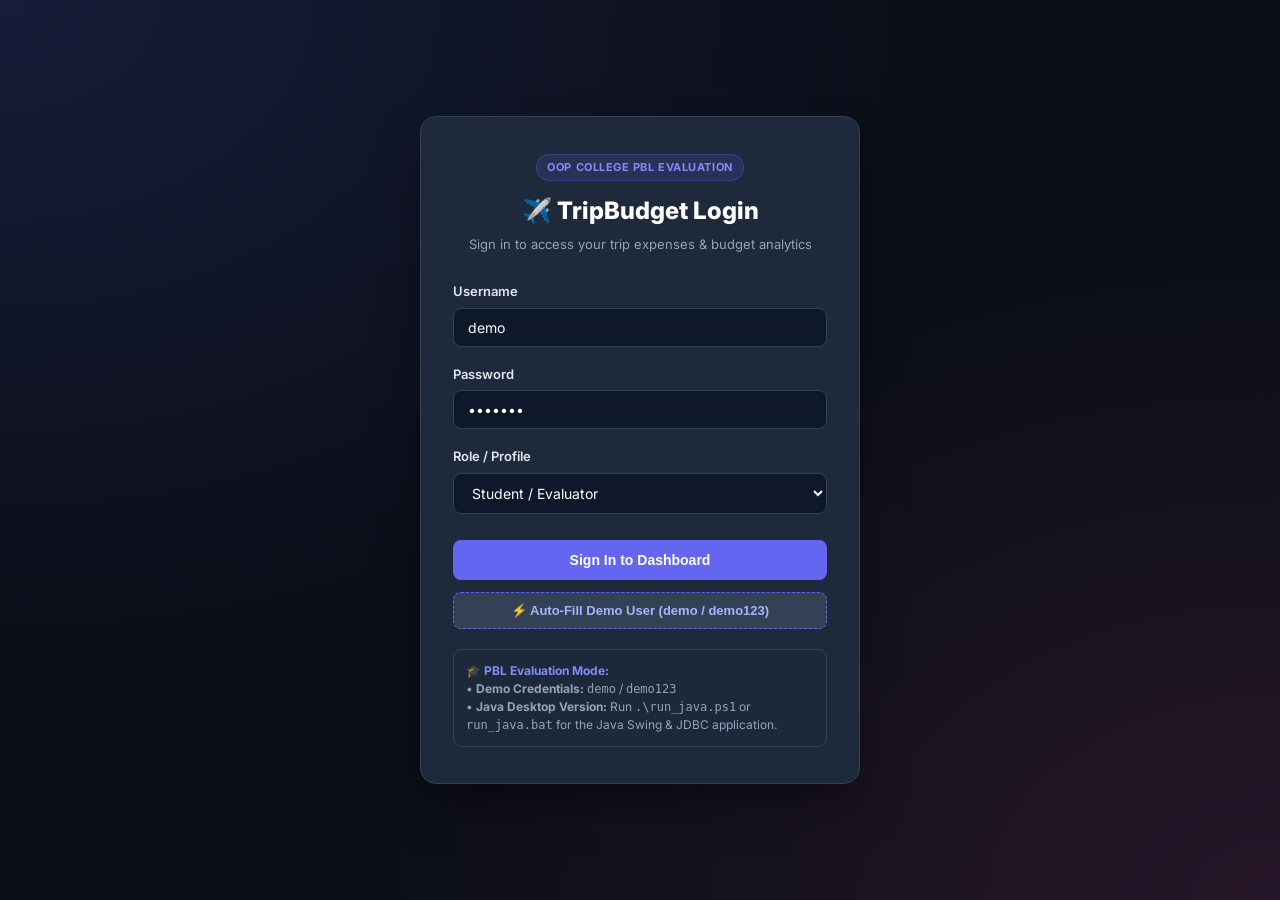
==== login.html @ c6c88fda "feat: complete Trip Budget Planner with OOP architecture, recommendation engine, and Star Party UI" ====
<!DOCTYPE html>
<html lang="en">
<head>
    <meta charset="UTF-8">
    <meta name="viewport" content="width=device-width, initial-scale=1.0">
    <title>TripBudget - User Login</title>
    <!-- Google Fonts -->
    <link rel="preconnect" href="https://fonts.googleapis.com">
    <link rel="preconnect" href="https://fonts.gstatic.com" crossorigin>
    <link href="https://fonts.googleapis.com/css2?family=Inter:wght@400;500;600;700;800&family=JetBrains+Mono:wght@500;600&display=swap" rel="stylesheet">
    <!-- Main Stylesheet -->
    <link rel="stylesheet" href="css/style.css">
    <style>
        body {
            background: #0B0F19;
            color: #F8FAFC;
            font-family: 'Inter', sans-serif;
            min-height: 100vh;
            display: flex;
            align-items: center;
            justify-content: center;
            margin: 0;
            padding: 20px;
            background-image: 
                radial-gradient(at 0% 0%, rgba(99, 102, 241, 0.15) 0px, transparent 50%),
                radial-gradient(at 100% 100%, rgba(236, 72, 153, 0.12) 0px, transparent 50%);
        }

        .login-card {
            width: 100%;
            max-width: 440px;
            background: #1E293B;
            border: 1px solid #334155;
            border-radius: 16px;
            padding: 36px 32px;
            box-shadow: 0 25px 50px -12px rgba(0, 0, 0, 0.5);
            animation: fadeIn 0.4s ease-out;
        }

        @keyframes fadeIn {
            from { opacity: 0; transform: translateY(12px); }
            to { opacity: 1; transform: translateY(0); }
        }

        .login-header {
            text-align: center;
            margin-bottom: 28px;
        }

        .brand-badge-pill {
            display: inline-block;
            background: rgba(99, 102, 241, 0.15);
            color: #818CF8;
            font-size: 11px;
            font-weight: 700;
            text-transform: uppercase;
            letter-spacing: 0.05em;
            padding: 4px 10px;
            border-radius: 9999px;
            margin-bottom: 12px;
            border: 1px solid rgba(99, 102, 241, 0.3);
        }

        .login-title {
            font-size: 24px;
            font-weight: 800;
            color: #FFFFFF;
            margin: 0 0 6px 0;
            display: flex;
            align-items: center;
            justify-content: center;
            gap: 8px;
        }

        .login-subtitle {
            font-size: 13px;
            color: #94A3B8;
            margin: 0;
        }

        .form-group {
            margin-bottom: 18px;
        }

        .form-group label {
            display: block;
            font-size: 13px;
            font-weight: 600;
            color: #E2E8F0;
            margin-bottom: 6px;
        }

        .form-control {
            width: 100%;
            padding: 10px 14px;
            background: #0F172A;
            border: 1px solid #334155;
            border-radius: 8px;
            color: #FFFFFF;
            font-size: 14px;
            box-sizing: border-box;
            transition: border-color 0.2s, box-shadow 0.2s;
        }

        .form-control:focus {
            outline: none;
            border-color: #6366F1;
            box-shadow: 0 0 0 3px rgba(99, 102, 241, 0.25);
        }

        .btn-submit {
            width: 100%;
            padding: 12px;
            background: #6366F1;
            color: white;
            border: none;
            border-radius: 8px;
            font-size: 14px;
            font-weight: 600;
            cursor: pointer;
            transition: background 0.2s, transform 0.1s;
            margin-top: 8px;
        }

        .btn-submit:hover {
            background: #4F46E5;
        }

        .btn-submit:active {
            transform: scale(0.99);
        }

        .btn-demo {
            width: 100%;
            padding: 10px;
            background: #334155;
            color: #A5B4FC;
            border: 1px dashed #6366F1;
            border-radius: 8px;
            font-size: 13px;
            font-weight: 600;
            cursor: pointer;
            margin-top: 12px;
            transition: background 0.2s;
        }

        .btn-demo:hover {
            background: #475569;
            color: #FFFFFF;
        }

        .demo-callout {
            background: rgba(30, 41, 59, 0.7);
            border: 1px solid #334155;
            border-radius: 8px;
            padding: 12px;
            margin-top: 20px;
            font-size: 12px;
            color: #94A3B8;
            line-height: 1.5;
        }

        .toast-msg {
            padding: 10px;
            border-radius: 6px;
            font-size: 13px;
            text-align: center;
            margin-bottom: 14px;
            display: none;
        }
        .toast-success { background: rgba(16, 185, 129, 0.2); color: #34D399; border: 1px solid #10B981; }
        .toast-error { background: rgba(239, 68, 68, 0.2); color: #F87171; border: 1px solid #EF4444; }
    </style>
</head>
<body>

    <div class="login-card">
        <div class="login-header">
            <span class="brand-badge-pill">OOP College PBL Evaluation</span>
            <h1 class="login-title">✈️ TripBudget Login</h1>
            <p class="login-subtitle">Sign in to access your trip expenses & budget analytics</p>
        </div>

        <div id="loginToast" class="toast-msg"></div>

        <form id="loginForm">
            <div class="form-group">
                <label for="username">Username</label>
                <input type="text" id="username" class="form-control" placeholder="Enter username" required value="demo">
            </div>

            <div class="form-group">
                <label for="password">Password</label>
                <input type="password" id="password" class="form-control" placeholder="Enter password" required value="demo123">
            </div>

            <div class="form-group">
                <label for="userRole">Role / Profile</label>
                <select id="userRole" class="form-control">
                    <option value="Student / Evaluator">Student / Evaluator</option>
                    <option value="Trip Organizer">Trip Organizer</option>
                    <option value="Traveler">Traveler</option>
                </select>
            </div>

            <button type="submit" class="btn-submit" id="submitBtn">Sign In to Dashboard</button>
            <button type="button" class="btn-demo" id="autoFillBtn">⚡ Auto-Fill Demo User (demo / demo123)</button>
        </form>

        <div class="demo-callout">
            <strong style="color: #818CF8;">🎓 PBL Evaluation Mode:</strong><br>
            • <strong>Demo Credentials:</strong> <code>demo</code> / <code>demo123</code><br>
            • <strong>Java Desktop Version:</strong> Run <code>.\run_java.ps1</code> or <code>run_java.bat</code> for the Java Swing & JDBC application.
        </div>
    </div>

    <script>
        const loginForm = document.getElementById('loginForm');
        const autoFillBtn = document.getElementById('autoFillBtn');
        const loginToast = document.getElementById('loginToast');

        autoFillBtn.addEventListener('click', () => {
            document.getElementById('username').value = 'demo';
            document.getElementById('password').value = 'demo123';
            showToast('Demo credentials filled! Click "Sign In"', 'success');
        });

        loginForm.addEventListener('submit', (e) => {
            e.preventDefault();
            const username = document.getElementById('username').value.trim();
            const password = document.getElementById('password').value.trim();
            const role = document.getElementById('userRole').value;

            if (!username || !password) {
                showToast('Please enter both username and password', 'error');
                return;
            }

            // Save authenticated session in localStorage/sessionStorage
            localStorage.setItem('tripbudget_user', JSON.stringify({
                username: username,
                role: role,
                isLoggedIn: true,
                loginTime: new Date().toISOString()
            }));

            showToast(`Welcome ${username}! Redirecting to Dashboard...`, 'success');

            setTimeout(() => {
                window.location.href = 'index.html';
            }, 600);
        });

        function showToast(msg, type) {
            loginToast.textContent = msg;
            loginToast.className = `toast-msg toast-${type}`;
            loginToast.style.display = 'block';
        }
    </script>
</body>
</html>
---- css/style.css ----
/* ==========================================================================
   Trip Budget Planner - OOP Project Enhanced Design System v2.0
   ========================================================================== */

:root {
    --bg-primary: #050508;
    --bg-secondary: #0A0A10;
    --bg-card: rgba(14, 14, 22, 0.78);
    --bg-card-hover: rgba(22, 22, 34, 0.92);
    --bg-elevated: #161622;

    --text-primary: #FFFFFF;
    --text-secondary: #A1A1AA;
    --text-muted: #71717A;

    --primary: #FFFFFF;
    --primary-hover: #E4E4E7;
    --primary-light: rgba(255, 255, 255, 0.08);

    --success: #10B981;
    --success-light: rgba(16, 185, 129, 0.15);
    --warning: #F59E0B;
    --warning-light: rgba(245, 158, 11, 0.15);
    --danger: #EF4444;
    --danger-light: rgba(239, 68, 68, 0.15);
    --info: #38BDF8;
    --info-light: rgba(56, 189, 248, 0.15);

    --border: rgba(255, 255, 255, 0.12);
    --border-light: rgba(255, 255, 255, 0.22);
    --radius-sm: 4px;
    --radius-md: 8px;
    --radius-lg: 12px;
    --radius-xl: 16px;
    --radius-full: 9999px;

    --shadow-sm: 0 1px 3px rgba(0,0,0,0.5);
    --shadow-md: 0 4px 16px rgba(0,0,0,0.6);
    --shadow-lg: 0 12px 32px rgba(0,0,0,0.8);
    --shadow-glow: 0 0 25px rgba(255, 255, 255, 0.15);

    --font-family: 'Inter', system-ui, sans-serif;
    --font-display: 'Cinzel', 'Syne', serif;
    --font-mono: 'JetBrains Mono', monospace;

    --transition: all 0.2s cubic-bezier(0.4, 0, 0.2, 1);
    --transition-slow: all 0.4s cubic-bezier(0.4, 0, 0.2, 1);

    --sidebar-width: 260px;
    --sidebar-collapsed-width: 72px;
}

/* ── Light Theme ─────────────────────────────────────────────────────────── */
[data-theme="light"] {
    --bg-primary: #0F1117;
    --bg-secondary: #161822;
    --bg-card: rgba(24, 26, 36, 0.85);
    --bg-card-hover: rgba(32, 35, 48, 0.95);
    --bg-elevated: #242838;

    --text-primary: #FFFFFF;
    --text-secondary: #CBD5E1;
    --text-muted: #94A3B8;

    --border: rgba(255, 255, 255, 0.16);
    --border-light: rgba(255, 255, 255, 0.28);
    --shadow-sm: 0 1px 3px rgba(0,0,0,0.3);
    --shadow-md: 0 4px 12px rgba(0,0,0,0.4);
    --shadow-lg: 0 10px 25px rgba(0,0,0,0.6);
}

* {
    box-sizing: border-box;
    margin: 0;
    padding: 0;
}

body {
    background-color: var(--bg-primary);
    color: var(--text-primary);
    font-family: var(--font-family);
    line-height: 1.5;
    min-height: 100vh;
    overflow-x: hidden;
    transition: background-color 0.3s ease, color 0.3s ease;
}

/* ── Starfield Canvas Background ─────────────────────────────────────────── */
#starfieldCanvas {
    position: fixed;
    top: 0;
    left: 0;
    width: 100vw;
    height: 100vh;
    pointer-events: none;
    z-index: 0;
}

/* ── Top Loading Progress Bar ─────────────────────────────────────────────── */
#topProgressBar {
    position: fixed;
    top: 0;
    left: 0;
    height: 2px;
    background: #FFFFFF;
    width: 0%;
    z-index: 9999;
    transition: width 0.6s cubic-bezier(0.4, 0, 0.2, 1), opacity 0.3s;
    box-shadow: 0 0 10px #FFFFFF;
}

/* App Shell Layout */
.app-container {
    display: flex;
    min-height: 100vh;
    position: relative;
    z-index: 1;
    background: transparent;
}

/* ── Astronomical Telemetry HUD (Star Party Aesthetic) ────────────────────── */
.astronomical-hud {
    height: 38px;
    background: rgba(5, 5, 8, 0.88);
    backdrop-filter: blur(14px);
    border-bottom: 1px solid rgba(255, 255, 255, 0.1);
    display: flex;
    align-items: center;
    justify-content: space-between;
    padding: 0 24px;
    font-family: var(--font-mono);
    font-size: 11px;
    letter-spacing: 0.12em;
    color: var(--text-secondary);
    text-transform: uppercase;
}

.hud-left {
    display: flex;
    align-items: center;
    gap: 10px;
}

.hud-pulse {
    width: 7px;
    height: 7px;
    background: #10B981;
    border-radius: 50%;
    display: inline-block;
    box-shadow: 0 0 10px #10B981;
    animation: hudPulse 2s infinite;
}

@keyframes hudPulse {
    0% { transform: scale(0.9); opacity: 0.7; }
    50% { transform: scale(1.3); opacity: 1; }
    100% { transform: scale(0.9); opacity: 0.7; }
}

.hud-right {
    display: flex;
    align-items: center;
    gap: 16px;
}

.btn-hud-link {
    background: #FFFFFF;
    color: #050508;
    border: 1px solid #FFFFFF;
    padding: 3px 10px;
    font-family: var(--font-mono);
    font-size: 10px;
    font-weight: 700;
    letter-spacing: 0.1em;
    cursor: pointer;
    transition: var(--transition);
}

.btn-hud-link:hover {
    background: transparent;
    color: #FFFFFF;
}

/* ── Cosmic Destinations Filmstrip (Star Party) ─────────────────────────── */
.filmstrip-section {
    margin-bottom: 24px;
    padding: 16px;
    background: rgba(10, 10, 16, 0.75);
    border: 1px solid rgba(255, 255, 255, 0.1);
    border-radius: var(--radius-md);
    backdrop-filter: blur(16px);
}

.filmstrip-header {
    display: flex;
    justify-content: space-between;
    align-items: center;
    margin-bottom: 12px;
    font-family: var(--font-mono);
    font-size: 11px;
    letter-spacing: 0.14em;
}

.filmstrip-label {
    color: #FFFFFF;
    font-weight: 700;
}

.filmstrip-tag {
    color: var(--text-muted);
}

.filmstrip-scroll {
    display: grid;
    grid-template-columns: repeat(auto-fit, minmax(200px, 1fr));
    gap: 14px;
}

.film-card {
    background: rgba(16, 16, 24, 0.9);
    border: 1px solid rgba(255, 255, 255, 0.12);
    border-radius: var(--radius-sm);
    overflow: hidden;
    transition: var(--transition);
}

.film-card:hover {
    border-color: rgba(255, 255, 255, 0.35);
    transform: translateY(-2px);
    box-shadow: 0 4px 16px rgba(0, 0, 0, 0.6);
}

.film-card.active {
    border-color: #FFFFFF;
    box-shadow: 0 0 16px rgba(255, 255, 255, 0.12);
}

.film-photo {
    height: 96px;
    position: relative;
    background-size: cover;
    background-position: center;
    filter: contrast(115%) brightness(90%);
}

.photo-goa {
    background: linear-gradient(180deg, rgba(5,5,8,0.2), rgba(5,5,8,0.85)), radial-gradient(circle at 75% 30%, #38BDF8, #0F172A 70%);
}

.photo-alps {
    background: linear-gradient(180deg, rgba(5,5,8,0.2), rgba(5,5,8,0.85)), radial-gradient(circle at 25% 25%, #818CF8, #0B0F19 70%);
}

.photo-kyoto {
    background: linear-gradient(180deg, rgba(5,5,8,0.2), rgba(5,5,8,0.85)), radial-gradient(circle at 65% 35%, #F43F5E, #18181B 70%);
}

.photo-atacama {
    background: linear-gradient(180deg, rgba(5,5,8,0.2), rgba(5,5,8,0.85)), radial-gradient(circle at 40% 60%, #F59E0B, #09090B 70%);
}

.film-badge {
    position: absolute;
    top: 6px;
    left: 6px;
    background: rgba(0, 0, 0, 0.85);
    border: 1px solid rgba(255, 255, 255, 0.25);
    font-family: var(--font-mono);
    font-size: 9px;
    letter-spacing: 0.1em;
    padding: 2px 6px;
    color: #FFFFFF;
}

.film-info {
    padding: 10px;
    font-family: var(--font-mono);
}

.film-name {
    font-size: 11px;
    font-weight: 700;
    color: #FFFFFF;
    margin-bottom: 2px;
}

.film-coords {
    font-size: 10px;
    color: var(--text-muted);
}

/* ── Sidebar Navigation ───────────────────────────────────────────────────── */
.sidebar {
    width: var(--sidebar-width);
    background: rgba(10, 10, 16, 0.85);
    backdrop-filter: blur(18px);
    border-right: 1px solid var(--border);
    display: flex;
    flex-direction: column;
    padding: 20px 14px;
    position: fixed;
    height: 100vh;
    top: 0;
    left: 0;
    z-index: 50;
    transition: width 0.35s cubic-bezier(0.4, 0, 0.2, 1);
    overflow: hidden;
}

.sidebar.collapsed {
    width: var(--sidebar-collapsed-width);
}

.sidebar-toggle-btn {
    width: 24px;
    height: 24px;
    min-width: 24px;
    background: rgba(255, 255, 255, 0.06);
    border: 1px solid rgba(255, 255, 255, 0.18);
    border-radius: var(--radius-sm);
    color: #FFFFFF;
    font-size: 13px;
    font-weight: bold;
    cursor: pointer;
    display: flex;
    align-items: center;
    justify-content: center;
    transition: var(--transition);
    margin-left: auto;
}

.sidebar-toggle-btn:hover {
    background: rgba(255, 255, 255, 0.16);
    border-color: #FFFFFF;
    transform: scale(1.05);
}

.sidebar.collapsed .brand {
    justify-content: center;
    padding: 0 0 16px 0;
}

.sidebar.collapsed .brand-icon {
    display: none;
}

.sidebar.collapsed .brand-text {
    display: none;
}

.sidebar.collapsed .sidebar-toggle-btn {
    width: 36px;
    height: 36px;
    min-width: 36px;
    font-size: 18px;
    margin: 0 auto;
    background: rgba(255, 255, 255, 0.1);
    border: 1px solid rgba(255, 255, 255, 0.25);
    border-radius: var(--radius-sm);
    color: #FFFFFF;
    box-shadow: 0 2px 10px rgba(0, 0, 0, 0.4);
}

.sidebar.collapsed .sidebar-toggle-btn:hover {
    background: rgba(255, 255, 255, 0.2);
    border-color: #FFFFFF;
    transform: scale(1.1);
}

.brand {
    display: flex;
    align-items: center;
    gap: 10px;
    padding: 0 4px 16px 4px;
    border-bottom: 1px solid var(--border);
    margin-bottom: 18px;
    white-space: nowrap;
    overflow: hidden;
    position: relative;
}

.brand-icon {
    width: 36px;
    height: 36px;
    min-width: 36px;
    background: rgba(255, 255, 255, 0.08);
    border: 1px solid rgba(255, 255, 255, 0.2);
    border-radius: var(--radius-sm);
    display: flex;
    align-items: center;
    justify-content: center;
    font-size: 18px;
    box-shadow: 0 2px 8px rgba(0, 0, 0, 0.3);
}

.brand-text {
    overflow: hidden;
    transition: opacity 0.2s ease, width 0.3s ease;
    opacity: 1;
    white-space: nowrap;
    flex-grow: 1;
}

.sidebar.collapsed .brand-text {
    opacity: 0;
    width: 0;
}

.brand-title {
    font-family: var(--font-family);
    font-size: 13px;
    font-weight: 700;
    letter-spacing: -0.01em;
    color: #FFFFFF;
    line-height: 1.25;
}

.brand-badge {
    font-family: var(--font-mono);
    font-size: 9px;
    text-transform: uppercase;
    font-weight: 700;
    color: var(--text-secondary);
    background: rgba(255, 255, 255, 0.06);
    border: 1px solid rgba(255, 255, 255, 0.12);
    padding: 2px 6px;
    border-radius: var(--radius-sm);
    display: inline-block;
    letter-spacing: 0.06em;
    margin-top: 2px;
}

/* Nav Menu */
.nav-menu {
    list-style: none;
    display: flex;
    flex-direction: column;
    gap: 4px;
    flex-grow: 1;
}

.nav-item button {
    width: 100%;
    display: flex;
    align-items: center;
    gap: 12px;
    padding: 10px 12px;
    background: transparent;
    border: 1px solid transparent;
    color: var(--text-secondary);
    font-size: 13px;
    font-weight: 500;
    border-radius: var(--radius-sm);
    cursor: pointer;
    transition: var(--transition);
    text-align: left;
    white-space: nowrap;
    overflow: hidden;
}

.nav-item button:hover {
    background: rgba(255, 255, 255, 0.06);
    color: #FFFFFF;
}

.nav-item.active button {
    background: rgba(255, 255, 255, 0.1);
    border: 1px solid rgba(255, 255, 255, 0.22);
    border-left: 3px solid #FFFFFF;
    color: #FFFFFF;
    box-shadow: 0 2px 10px rgba(0, 0, 0, 0.4);
    font-weight: 600;
}

.nav-icon {
    width: 22px;
    height: 22px;
    min-width: 22px;
    display: inline-flex;
    align-items: center;
    justify-content: center;
    color: var(--text-secondary);
    transition: var(--transition);
}

.nav-icon svg {
    display: block;
    stroke: currentColor;
    transition: var(--transition);
}

.nav-item button:hover .nav-icon {
    color: #FFFFFF;
    transform: scale(1.08);
}

.nav-item.active .nav-icon {
    color: #FFFFFF;
    filter: drop-shadow(0 0 6px rgba(255, 255, 255, 0.5));
}

.nav-label {
    transition: opacity 0.2s ease;
    opacity: 1;
}

.sidebar.collapsed .nav-label {
    opacity: 0;
    width: 0;
    overflow: hidden;
}

/* Sidebar Footer */
.sidebar-footer {
    border-top: 1px solid var(--border);
    padding-top: 14px;
    display: flex;
    flex-direction: column;
    gap: 8px;
}

.viva-btn {
    display: flex;
    align-items: center;
    justify-content: flex-start;
    gap: 12px;
    padding: 11px 12px;
    background: linear-gradient(135deg, rgba(99, 102, 241, 0.2), rgba(139, 92, 246, 0.2));
    border: 1px solid rgba(99, 102, 241, 0.4);
    color: #A5B4FC;
    border-radius: var(--radius-md);
    font-size: 13px;
    font-weight: 600;
    cursor: pointer;
    transition: var(--transition);
    white-space: nowrap;
    overflow: hidden;
    width: 100%;
}

.viva-btn:hover {
    background: linear-gradient(135deg, rgba(99, 102, 241, 0.35), rgba(139, 92, 246, 0.35));
    color: #FFFFFF;
}

.viva-btn .nav-icon { font-size: 16px; }

/* Main Content Area */
.main-wrapper {
    margin-left: var(--sidebar-width);
    flex-grow: 1;
    min-height: 100vh;
    display: flex;
    flex-direction: column;
    width: calc(100% - var(--sidebar-width));
    transition: margin-left 0.35s cubic-bezier(0.4, 0, 0.2, 1), width 0.35s cubic-bezier(0.4, 0, 0.2, 1);
}

.main-wrapper.sidebar-collapsed {
    margin-left: var(--sidebar-collapsed-width);
    width: calc(100% - var(--sidebar-collapsed-width));
}

/* Topbar Header */
.topbar {
    height: 64px;
    padding: 0 24px;
    border-bottom: 1px solid var(--border);
    display: flex;
    align-items: center;
    justify-content: space-between;
    background: rgba(10, 10, 16, 0.88);
    backdrop-filter: blur(20px);
    -webkit-backdrop-filter: blur(20px);
    position: sticky;
    top: 0;
    z-index: 40;
    transition: background-color 0.3s ease;
}

[data-theme="light"] .topbar {
    background: rgba(22, 24, 34, 0.92);
}

.trip-selector-container {
    display: flex;
    align-items: center;
    gap: 10px;
}

.trip-label {
    font-family: var(--font-mono);
    font-size: 11px;
    color: var(--text-secondary);
    font-weight: 700;
    letter-spacing: 0.08em;
    text-transform: uppercase;
    white-space: nowrap;
}

.trip-select {
    background: rgba(16, 16, 24, 0.9);
    border: 1px solid rgba(255, 255, 255, 0.16);
    color: var(--text-primary);
    padding: 0 14px;
    height: 36px;
    border-radius: var(--radius-sm);
    font-family: var(--font-mono);
    font-size: 12px;
    font-weight: 600;
    cursor: pointer;
    outline: none;
    transition: var(--transition);
}

.trip-select:focus {
    border-color: #FFFFFF;
    box-shadow: 0 0 10px rgba(255, 255, 255, 0.2);
}

.topbar-actions {
    display: flex;
    align-items: center;
    gap: 12px;
}

/* Logical Action Groups */
.action-btn-group {
    display: flex;
    align-items: center;
    gap: 6px;
}

.topbar-divider {
    width: 1px;
    height: 20px;
    background: rgba(255, 255, 255, 0.14);
}

/* Icon-only topbar buttons */
.btn-icon-top {
    width: 36px;
    height: 36px;
    min-width: 36px;
    padding: 0;
    border-radius: var(--radius-sm);
    display: inline-flex;
    align-items: center;
    justify-content: center;
    background: rgba(255, 255, 255, 0.04);
    border: 1px solid rgba(255, 255, 255, 0.16);
    color: var(--text-primary);
    cursor: pointer;
    font-size: 15px;
    transition: var(--transition);
}

.btn-icon-top:hover {
    background: rgba(255, 255, 255, 0.12);
    border-color: #FFFFFF;
    transform: translateY(-1px);
}

/* Standardized Buttons */
.btn {
    display: inline-flex;
    align-items: center;
    justify-content: center;
    gap: 8px;
    padding: 0 16px;
    height: 36px;
    border-radius: var(--radius-sm);
    font-size: 11px;
    font-weight: 700;
    cursor: pointer;
    border: none;
    transition: var(--transition);
    font-family: var(--font-mono);
    text-transform: uppercase;
    letter-spacing: 0.08em;
    white-space: nowrap;
}

.btn-cta {
    padding: 0 20px;
    box-shadow: 0 0 18px rgba(255, 255, 255, 0.25);
}

.btn-primary {
    background: #FFFFFF;
    color: #050508;
    border: 1px solid #FFFFFF;
}

.btn-primary:hover {
    background: transparent;
    color: #FFFFFF;
    box-shadow: 0 0 25px rgba(255, 255, 255, 0.35);
    transform: translateY(-1px);
}

.btn-secondary {
    background: rgba(255, 255, 255, 0.04);
    border: 1px solid rgba(255, 255, 255, 0.2);
    color: #FFFFFF;
}

.btn-secondary:hover {
    background: rgba(255, 255, 255, 0.12);
    border-color: #FFFFFF;
    transform: translateY(-1px);
}

.view-header-actions {
    display: flex;
    align-items: center;
    gap: 8px;
}

.btn-success {
    background: linear-gradient(135deg, #10B981, #059669);
    color: #FFFFFF;
}

.btn-success:hover {
    background: linear-gradient(135deg, #059669, #047857);
    box-shadow: 0 4px 14px rgba(16, 185, 129, 0.4);
    transform: translateY(-1px);
}

.btn-danger {
    background: var(--danger-light);
    color: #F87171;
    border: 1px solid rgba(239, 68, 68, 0.3);
}

.btn-danger:hover {
    background: var(--danger);
    color: #FFFFFF;
}

.btn-icon {
    width: 32px;
    height: 32px;
    padding: 0;
    border-radius: var(--radius-sm);
    display: inline-flex;
    align-items: center;
    justify-content: center;
}

/* ── Floating Action Button (Star Party High-Contrast Luxury) ─────────────── */
#fab {
    position: fixed;
    bottom: 32px;
    right: 32px;
    width: 48px;
    height: 48px;
    border-radius: var(--radius-sm);
    background: #FFFFFF;
    border: 1px solid #FFFFFF;
    color: #050508;
    font-size: 22px;
    font-weight: 700;
    display: flex;
    align-items: center;
    justify-content: center;
    cursor: pointer;
    box-shadow: 0 0 25px rgba(255, 255, 255, 0.3);
    z-index: 199;
    transition: var(--transition);
}

#fab:hover {
    background: #050508;
    color: #FFFFFF;
    border-color: #FFFFFF;
    box-shadow: 0 0 35px rgba(255, 255, 255, 0.6);
    transform: scale(1.08);
}

#fab:active {
    transform: scale(0.95);
}

/* Content Views */
.content-area {
    padding: 24px 32px;
    flex-grow: 1;
}

.view-section {
    display: none;
}

.view-section.active {
    display: block;
    animation: viewFadeIn 0.3s cubic-bezier(0.4, 0, 0.2, 1);
}

@keyframes viewFadeIn {
    from { opacity: 0; transform: translateY(10px); }
    to   { opacity: 1; transform: translateY(0); }
}

.view-header {
    display: flex;
    justify-content: space-between;
    align-items: center;
    margin-bottom: 24px;
    padding-bottom: 16px;
    border-bottom: 1px solid rgba(255, 255, 255, 0.08);
}

.view-title h2 {
    font-family: var(--font-display);
    font-size: 22px;
    font-weight: 800;
    letter-spacing: 0.04em;
    color: #FFFFFF;
    text-transform: uppercase;
}

[data-theme="light"] .view-title h2 {
    color: #FFFFFF;
}

.view-subtitle {
    font-family: var(--font-mono);
    color: var(--text-secondary);
    font-size: 11px;
    letter-spacing: 0.06em;
    margin-top: 4px;
}

/* ── Dashboard Metrics Grid ───────────────────────────────────────────────── */
.metrics-grid {
    display: grid;
    grid-template-columns: repeat(auto-fit, minmax(200px, 1fr));
    gap: 18px;
    margin-bottom: 24px;
}

.metric-card {
    background: var(--bg-secondary);
    border: 1px solid var(--border);
    border-radius: var(--radius-lg);
    padding: 20px;
    position: relative;
    overflow: hidden;
    transition: var(--transition);
    backdrop-filter: blur(8px);
}

.metric-card::before {
    content: '';
    position: absolute;
    inset: 0;
    background: linear-gradient(135deg, rgba(255,255,255,0.03) 0%, transparent 60%);
    pointer-events: none;
}

.metric-card:hover {
    transform: translateY(-3px);
    border-color: var(--border-light);
    box-shadow: var(--shadow-md), 0 0 0 1px var(--border-light);
}

.metric-header {
    display: flex;
    justify-content: space-between;
    align-items: center;
    margin-bottom: 12px;
}

.metric-title {
    font-size: 11px;
    font-weight: 700;
    color: var(--text-secondary);
    text-transform: uppercase;
    letter-spacing: 0.08em;
}

.metric-icon-wrap {
    width: 36px;
    height: 36px;
    border-radius: var(--radius-md);
    display: flex;
    align-items: center;
    justify-content: center;
    font-size: 16px;
}

.metric-value {
    font-size: 26px;
    font-weight: 800;
    letter-spacing: -0.04em;
    color: var(--text-primary);
    font-variant-numeric: tabular-nums;
}

.metric-sub {
    font-size: 12px;
    color: var(--text-muted);
    margin-top: 6px;
}

/* Budget Progress Card */
.budget-progress-card {
    background: var(--bg-secondary);
    border: 1px solid var(--border);
    border-radius: var(--radius-lg);
    padding: 22px 24px;
    margin-bottom: 24px;
    position: relative;
    overflow: hidden;
}

.budget-progress-card::before {
    content: '';
    position: absolute;
    top: -1px;
    left: 0;
    right: 0;
    height: 3px;
    background: linear-gradient(90deg, var(--primary), #8B5CF6, #EC4899);
    opacity: 0.7;
}

.progress-header {
    display: flex;
    justify-content: space-between;
    align-items: center;
    margin-bottom: 14px;
}

.progress-title-wrap h3 {
    font-size: 16px;
    font-weight: 700;
}

.progress-status-badge {
    padding: 4px 12px;
    border-radius: var(--radius-full);
    font-size: 11px;
    font-weight: 700;
    text-transform: uppercase;
    letter-spacing: 0.05em;
}

.badge-safe {
    background: var(--success-light);
    color: var(--success);
    border: 1px solid rgba(16, 185, 129, 0.3);
}

.badge-warning {
    background: var(--warning-light);
    color: var(--warning);
    border: 1px solid rgba(245, 158, 11, 0.3);
}

.badge-danger {
    background: var(--danger-light);
    color: var(--danger);
    border: 1px solid rgba(239, 68, 68, 0.3);
    animation: pulse 2s infinite;
}

@keyframes pulse {
    0%, 100% { opacity: 1; }
    50% { opacity: 0.65; }
}

/* Progress Bar */
.progress-track {
    width: 100%;
    height: 12px;
    background: var(--bg-elevated);
    border-radius: var(--radius-full);
    overflow: hidden;
    position: relative;
    margin-bottom: 10px;
}

.progress-bar-fill {
    height: 100%;
    border-radius: var(--radius-full);
    transition: width 0.7s cubic-bezier(0.4, 0, 0.2, 1), background-color 0.3s;
    position: relative;
    overflow: hidden;
}

.progress-bar-fill::after {
    content: '';
    position: absolute;
    top: 0;
    left: -100%;
    width: 100%;
    height: 100%;
    background: linear-gradient(90deg, transparent, rgba(255,255,255,0.25), transparent);
    animation: shimmer 2.5s infinite;
}

@keyframes shimmer {
    0%   { left: -100%; }
    100% { left: 100%; }
}

.progress-labels {
    display: flex;
    justify-content: space-between;
    font-size: 12px;
    color: var(--text-secondary);
}

.progress-warning-banner {
    margin-top: 14px;
    padding: 10px 16px;
    border-radius: var(--radius-md);
    font-size: 13px;
    display: flex;
    align-items: center;
    gap: 10px;
}

.banner-warning {
    background: var(--warning-light);
    border: 1px solid rgba(245, 158, 11, 0.3);
    color: #FCD34D;
}

.banner-danger {
    background: var(--danger-light);
    border: 1px solid rgba(239, 68, 68, 0.3);
    color: #FCA5A5;
}

/* Dashboard Two-Column Grid */
.dashboard-grid {
    display: grid;
    grid-template-columns: 1.2fr 0.8fr;
    gap: 22px;
}

/* ── Glassmorphism Cards ──────────────────────────────────────────────────── */
.card {
    background: var(--bg-secondary);
    border: 1px solid var(--border);
    border-radius: var(--radius-lg);
    padding: 22px;
    transition: var(--transition);
    position: relative;
    overflow: hidden;
    backdrop-filter: blur(8px);
}

.card::after {
    content: '';
    position: absolute;
    top: 0;
    left: 0;
    right: 0;
    height: 1px;
    background: linear-gradient(90deg, transparent, rgba(255,255,255,0.08), transparent);
    pointer-events: none;
}

.card-header {
    display: flex;
    justify-content: space-between;
    align-items: center;
    padding-bottom: 12px;
    margin-bottom: 16px;
    border-bottom: 1px solid rgba(255, 255, 255, 0.08);
}

.card-title {
    font-family: var(--font-mono);
    font-size: 13px;
    font-weight: 700;
    letter-spacing: 0.08em;
    text-transform: uppercase;
    color: #FFFFFF;
}

/* Visual Chart Area */
.chart-container {
    position: relative;
    display: flex;
    flex-direction: column;
    align-items: center;
    padding: 8px 0;
}

.donut-chart-svg {
    width: 175px;
    height: 175px;
    transform: rotate(-90deg);
    filter: drop-shadow(0 6px 20px rgba(99, 102, 241, 0.25));
}

.donut-chart-svg circle {
    fill: none;
    stroke-width: 16;
    stroke-linecap: round;
    transition: stroke-dasharray 0.7s cubic-bezier(0.4, 0, 0.2, 1);
}

.donut-center-text {
    position: absolute;
    top: 50%;
    left: 50%;
    transform: translate(-50%, -50%);
    text-align: center;
    pointer-events: none;
}

.donut-center-amount {
    font-family: var(--font-mono);
    font-size: 22px;
    font-weight: 800;
    letter-spacing: -0.02em;
    color: #FFFFFF;
    text-shadow: 0 0 20px rgba(255, 255, 255, 0.4);
    display: block;
}

.donut-center-label {
    font-family: var(--font-mono);
    font-size: 10px;
    color: var(--text-secondary);
    text-transform: uppercase;
    letter-spacing: 0.12em;
    margin-top: 2px;
}

.category-bars-list {
    display: flex;
    flex-direction: column;
    gap: 8px;
    margin-top: 18px;
    width: 100%;
}

.cat-bar-item {
    display: flex;
    flex-direction: column;
    gap: 6px;
    background: rgba(16, 16, 24, 0.75);
    border: 1px solid rgba(255, 255, 255, 0.08);
    border-radius: var(--radius-sm);
    padding: 10px 12px;
    transition: var(--transition);
}

.cat-bar-item:hover {
    background: rgba(25, 25, 36, 0.9);
    border-color: rgba(255, 255, 255, 0.25);
    transform: translateX(3px);
}

.cat-bar-header {
    display: flex;
    justify-content: space-between;
    align-items: center;
    font-size: 12px;
}

.cat-bar-name {
    font-family: var(--font-mono);
    font-size: 11px;
    letter-spacing: 0.06em;
    text-transform: uppercase;
    font-weight: 600;
    display: flex;
    align-items: center;
    gap: 8px;
    color: #FFFFFF;
}

.cat-bar-val {
    font-family: var(--font-mono);
    font-size: 12.5px;
    font-weight: 700;
    color: #FFFFFF;
}

.cat-bar-track {
    height: 4px;
    background: rgba(255, 255, 255, 0.08);
    border-radius: 2px;
    overflow: hidden;
    position: relative;
}

.cat-bar-fill {
    height: 100%;
    border-radius: 2px;
    transition: width 0.7s cubic-bezier(0.4, 0, 0.2, 1);
}

/* Category Color Tokens */
/* Category Color Tokens */
.cat-flight   { color: #38BDF8; background-color: rgba(56, 189, 248, 0.12); }
.cat-hotel    { color: #C084FC; background-color: rgba(168, 85, 247, 0.12); }
.cat-food     { color: #FB923C; background-color: rgba(249, 115, 22, 0.12); }
.cat-transport{ color: #FACC15; background-color: rgba(234, 179, 8, 0.12); }
.cat-activities{ color: #34D399; background-color: rgba(16, 185, 129, 0.12); }
.cat-shopping { color: #F472B6; background-color: rgba(236, 72, 153, 0.12); }
.cat-other    { color: #CBD5E1; background-color: rgba(148, 163, 184, 0.12); }

/* Table Styles & Modern SaaS Glass Card */
.table-responsive {
    overflow-x: auto;
    scrollbar-width: thin;
    scrollbar-color: rgba(255, 255, 255, 0.15) transparent;
}

.table-responsive::-webkit-scrollbar {
    height: 6px;
}

.table-responsive::-webkit-scrollbar-thumb {
    background: rgba(255, 255, 255, 0.18);
    border-radius: 9999px;
}

.table-card {
    background: rgba(14, 14, 22, 0.82);
    border: 1px solid rgba(255, 255, 255, 0.1);
    border-radius: var(--radius-lg);
    backdrop-filter: blur(20px);
    box-shadow: 0 12px 32px -8px rgba(0, 0, 0, 0.6), inset 0 1px 0 rgba(255, 255, 255, 0.08);
    overflow: hidden;
    margin-bottom: 24px;
    position: relative;
}

.table-card::before {
    content: '';
    position: absolute;
    top: 0;
    left: 0;
    right: 0;
    height: 1px;
    background: linear-gradient(90deg, transparent, rgba(99, 102, 241, 0.5), rgba(56, 189, 248, 0.5), transparent);
    pointer-events: none;
}

.data-table {
    width: 100%;
    border-collapse: separate;
    border-spacing: 0;
    font-size: 13px;
    text-align: left;
}

.data-table thead tr th {
    padding: 13px 16px;
    background: rgba(18, 18, 28, 0.95);
    color: #94A3B8;
    font-weight: 600;
    font-size: 11px;
    font-family: var(--font-mono);
    letter-spacing: 0.06em;
    text-transform: uppercase;
    border-bottom: 1px solid rgba(255, 255, 255, 0.09);
    white-space: nowrap;
}

.data-table thead tr th:first-child {
    padding-left: 20px;
}

.data-table thead tr th:last-child {
    padding-right: 20px;
    text-align: right;
}

.data-table td {
    padding: 14px 16px;
    border-bottom: 1px solid rgba(255, 255, 255, 0.05);
    vertical-align: middle;
}

.data-table td:first-child {
    padding-left: 20px;
}

.data-table td:last-child {
    padding-right: 20px;
    text-align: right;
}

.data-table tbody tr {
    transition: background-color 0.18s ease, transform 0.18s ease;
    background: transparent;
}

.data-table tbody tr:last-child td {
    border-bottom: none;
}

.data-table tbody tr:hover {
    background: rgba(99, 102, 241, 0.045);
}

/* ── Category Badge System ─────────────────────────────────────────────────── */
.category-badge {
    display: inline-flex;
    align-items: center;
    gap: 6px;
    padding: 4px 10px;
    border-radius: var(--radius-full);
    font-size: 11.5px;
    font-weight: 600;
    letter-spacing: 0.02em;
    white-space: nowrap;
    border: 1px solid transparent;
    backdrop-filter: blur(8px);
    transition: all 0.2s cubic-bezier(0.4, 0, 0.2, 1);
    user-select: none;
}

.category-badge:hover {
    transform: translateY(-1px);
}

.category-badge .cat-icon {
    font-size: 12px;
    display: inline-block;
    filter: drop-shadow(0 1px 2px rgba(0, 0, 0, 0.5));
}

.category-badge .cat-label {
    font-weight: 600;
}

.category-badge.cat-flight {
    background: rgba(56, 189, 248, 0.12);
    color: #38BDF8;
    border-color: rgba(56, 189, 248, 0.28);
    box-shadow: 0 0 10px rgba(56, 189, 248, 0.12);
}
.category-badge.cat-flight:hover {
    box-shadow: 0 0 14px rgba(56, 189, 248, 0.3);
    border-color: rgba(56, 189, 248, 0.45);
}

.category-badge.cat-hotel {
    background: rgba(168, 85, 247, 0.12);
    color: #C084FC;
    border-color: rgba(168, 85, 247, 0.28);
    box-shadow: 0 0 10px rgba(168, 85, 247, 0.12);
}
.category-badge.cat-hotel:hover {
    box-shadow: 0 0 14px rgba(168, 85, 247, 0.3);
    border-color: rgba(168, 85, 247, 0.45);
}

.category-badge.cat-food {
    background: rgba(249, 115, 22, 0.12);
    color: #FB923C;
    border-color: rgba(249, 115, 22, 0.28);
    box-shadow: 0 0 10px rgba(249, 115, 22, 0.12);
}
.category-badge.cat-food:hover {
    box-shadow: 0 0 14px rgba(249, 115, 22, 0.3);
    border-color: rgba(249, 115, 22, 0.45);
}

.category-badge.cat-transport {
    background: rgba(234, 179, 8, 0.12);
    color: #FACC15;
    border-color: rgba(234, 179, 8, 0.28);
    box-shadow: 0 0 10px rgba(234, 179, 8, 0.12);
}
.category-badge.cat-transport:hover {
    box-shadow: 0 0 14px rgba(234, 179, 8, 0.3);
    border-color: rgba(234, 179, 8, 0.45);
}

.category-badge.cat-activities {
    background: rgba(16, 185, 129, 0.12);
    color: #34D399;
    border-color: rgba(16, 185, 129, 0.28);
    box-shadow: 0 0 10px rgba(16, 185, 129, 0.12);
}
.category-badge.cat-activities:hover {
    box-shadow: 0 0 14px rgba(16, 185, 129, 0.3);
    border-color: rgba(16, 185, 129, 0.45);
}

.category-badge.cat-shopping {
    background: rgba(236, 72, 153, 0.12);
    color: #F472B6;
    border-color: rgba(236, 72, 153, 0.28);
    box-shadow: 0 0 10px rgba(236, 72, 153, 0.12);
}
.category-badge.cat-shopping:hover {
    box-shadow: 0 0 14px rgba(236, 72, 153, 0.3);
    border-color: rgba(236, 72, 153, 0.45);
}

.category-badge.cat-other {
    background: rgba(148, 163, 184, 0.12);
    color: #CBD5E1;
    border-color: rgba(148, 163, 184, 0.28);
    box-shadow: 0 0 10px rgba(148, 163, 184, 0.08);
}
.category-badge.cat-other:hover {
    box-shadow: 0 0 14px rgba(148, 163, 184, 0.25);
    border-color: rgba(148, 163, 184, 0.45);
}

/* ── Avatar Badge & Overlapping Cutout Avatar Stack ───────────────────────── */
.avatar-badge {
    width: 28px;
    height: 28px;
    border-radius: var(--radius-full);
    display: inline-flex;
    align-items: center;
    justify-content: center;
    font-size: 11px;
    font-weight: 700;
    color: #FFFFFF;
    flex-shrink: 0;
    letter-spacing: -0.02em;
    box-shadow: 0 2px 4px rgba(0, 0, 0, 0.4);
    user-select: none;
}

.avatar-stack {
    display: inline-flex;
    align-items: center;
    padding: 3px 0;
    position: relative;
}

.avatar-stack .avatar-badge.stack-item {
    margin-left: -9px;
    border: 2px solid #0D0E16; /* Dark background cutout ring */
    position: relative;
    transition: transform 0.22s cubic-bezier(0.34, 1.56, 0.64, 1), z-index 0.2s ease, box-shadow 0.22s ease;
    cursor: pointer;
}

.avatar-stack .avatar-badge.stack-item:first-child {
    margin-left: 0;
}

.avatar-stack .avatar-badge.stack-item:hover {
    transform: scale(1.24) translateY(-3px);
    z-index: 20;
    box-shadow: 0 8px 18px rgba(0, 0, 0, 0.7), 0 0 12px rgba(255, 255, 255, 0.35);
}

/* ── Traveler Pill (Payer Card) ───────────────────────────────────────────── */
.traveler-pill {
    display: inline-flex;
    align-items: center;
    gap: 8px;
    background: rgba(255, 255, 255, 0.04);
    border: 1px solid rgba(255, 255, 255, 0.08);
    padding: 3px 10px 3px 3px;
    border-radius: var(--radius-full);
    font-size: 12.5px;
    color: var(--text-primary);
    transition: all 0.2s ease;
    white-space: nowrap;
}

.traveler-pill:hover {
    background: rgba(255, 255, 255, 0.08);
    border-color: rgba(255, 255, 255, 0.18);
    transform: translateY(-1px);
}

.traveler-pill .avatar-badge {
    width: 24px;
    height: 24px;
    font-size: 10px;
}

.traveler-pill .traveler-name {
    font-weight: 500;
    letter-spacing: 0.01em;
}

/* ── Specific Expense Cell Micro-Styles ──────────────────────────────────── */
.expense-date-badge {
    font-family: var(--font-mono);
    font-size: 11.5px;
    color: #94A3B8;
    background: rgba(255, 255, 255, 0.035);
    border: 1px solid rgba(255, 255, 255, 0.07);
    border-radius: 6px;
    padding: 3px 8px;
    display: inline-flex;
    align-items: center;
    gap: 5px;
    white-space: nowrap;
}

.expense-desc-cell {
    display: flex;
    flex-direction: column;
    gap: 2px;
    max-width: 280px;
}

.expense-desc-title {
    font-size: 13.5px;
    font-weight: 600;
    color: #F8FAFC;
    line-height: 1.35;
}

.expense-desc-notes {
    font-size: 11.5px;
    color: #94A3B8;
    line-height: 1.35;
}

.expense-base-amount {
    font-family: var(--font-mono);
    font-size: 13px;
    color: #CBD5E1;
    white-space: nowrap;
}

.expense-cost-cell {
    display: flex;
    flex-direction: column;
    gap: 4px;
}

.expense-total-cost {
    font-family: var(--font-mono);
    font-size: 14.5px;
    font-weight: 700;
    color: #34D399;
    text-shadow: 0 0 10px rgba(52, 211, 153, 0.25);
    white-space: nowrap;
}

.expense-oop-badge {
    display: inline-flex;
    align-items: center;
    gap: 5px;
    background: rgba(99, 102, 241, 0.1);
    border: 1px solid rgba(129, 140, 248, 0.25);
    color: #A5B4FC;
    font-size: 10px;
    font-family: var(--font-mono);
    padding: 2px 7px;
    border-radius: 4px;
    max-width: 175px;
    white-space: nowrap;
    overflow: hidden;
    text-overflow: ellipsis;
}

.expense-oop-badge .oop-pulse {
    width: 5px;
    height: 5px;
    border-radius: 50%;
    background: #818CF8;
    box-shadow: 0 0 6px #818CF8;
    flex-shrink: 0;
}

.expense-actions-cell {
    display: inline-flex;
    align-items: center;
    justify-content: flex-end;
    gap: 6px;
}

.btn-expense-action {
    width: 32px;
    height: 32px;
    border-radius: 8px;
    display: inline-flex;
    align-items: center;
    justify-content: center;
    background: rgba(255, 255, 255, 0.04);
    border: 1px solid rgba(255, 255, 255, 0.08);
    color: #94A3B8;
    font-size: 13px;
    cursor: pointer;
    transition: all 0.2s cubic-bezier(0.4, 0, 0.2, 1);
}

.btn-expense-action:hover {
    transform: translateY(-1px);
}

.btn-expense-action.btn-expense-edit:hover {
    background: rgba(56, 189, 248, 0.15);
    border-color: rgba(56, 189, 248, 0.4);
    color: #38BDF8;
    box-shadow: 0 0 10px rgba(56, 189, 248, 0.2);
}

.btn-expense-action.btn-expense-delete:hover {
    background: rgba(239, 68, 68, 0.15);
    border-color: rgba(239, 68, 68, 0.4);
    color: #EF4444;
    box-shadow: 0 0 10px rgba(239, 68, 68, 0.2);
}

/* Split & Who Owes Whom Cards (Star Party Astronomical Telemetry) */
.settlement-grid {
    display: grid;
    grid-template-columns: repeat(auto-fit, minmax(320px, 1fr));
    gap: 14px;
    margin-top: 14px;
}

.settlement-card {
    background: rgba(12, 12, 18, 0.9);
    border: 1px solid rgba(255, 255, 255, 0.12);
    border-radius: var(--radius-sm);
    padding: 16px 18px;
    display: flex;
    align-items: center;
    justify-content: space-between;
    backdrop-filter: blur(16px);
    box-shadow: 0 4px 16px rgba(0, 0, 0, 0.6);
    position: relative;
    overflow: hidden;
    transition: var(--transition);
}

.settlement-card:hover {
    border-color: rgba(255, 255, 255, 0.35);
    transform: translateY(-2px);
    box-shadow: 0 8px 24px rgba(0, 0, 0, 0.8);
}

.settlement-person {
    display: flex;
    align-items: center;
    gap: 10px;
    flex: 1;
    min-width: 0;
}

.settlement-person .person-details {
    display: flex;
    flex-direction: column;
    gap: 2px;
    min-width: 0;
}

.settlement-person .person-name {
    font-size: 13px;
    font-weight: 700;
    color: #FFFFFF;
    white-space: nowrap;
    overflow: hidden;
    text-overflow: ellipsis;
}

.settle-role-tag {
    font-size: 9px;
    font-family: var(--font-mono);
    font-weight: 700;
    text-transform: uppercase;
    letter-spacing: 0.1em;
    padding: 1px 5px;
    border-radius: 2px;
    width: fit-content;
}

.settle-role-tag.role-debtor {
    background: rgba(239, 68, 68, 0.1);
    color: #EF4444;
    border: 1px solid rgba(239, 68, 68, 0.3);
}

.settle-role-tag.role-creditor {
    background: rgba(16, 185, 129, 0.1);
    color: #10B981;
    border: 1px solid rgba(16, 185, 129, 0.3);
}

.settlement-arrow {
    display: flex;
    flex-direction: column;
    align-items: center;
    padding: 0 14px;
    flex-shrink: 0;
}

.settlement-amount {
    font-family: var(--font-mono);
    font-size: 16px;
    font-weight: 700;
    color: #FDE047;
    letter-spacing: 0.04em;
    white-space: nowrap;
}

.settlement-arrow-track {
    display: flex;
    align-items: center;
    gap: 4px;
    color: var(--text-muted);
    font-size: 9.5px;
    font-family: var(--font-mono);
    letter-spacing: 0.12em;
    text-transform: uppercase;
    margin-top: 2px;
}

/* ── Status Badges for Settlement Balances Table ───────────────────────────── */
.status-pill {
    display: inline-flex;
    align-items: center;
    gap: 6px;
    padding: 3px 8px;
    border-radius: var(--radius-sm);
    font-size: 10px;
    font-weight: 700;
    font-family: var(--font-mono);
    letter-spacing: 0.08em;
    text-transform: uppercase;
    white-space: nowrap;
}

.status-pill.status-pill-safe {
    background: rgba(16, 185, 129, 0.08);
    border: 1px solid rgba(16, 185, 129, 0.25);
    color: #10B981;
}

.status-pill.status-pill-danger {
    background: rgba(239, 68, 68, 0.08);
    border: 1px solid rgba(239, 68, 68, 0.25);
    color: #EF4444;
}

.status-pill.status-pill-neutral {
    background: rgba(255, 255, 255, 0.04);
    border: 1px solid rgba(255, 255, 255, 0.08);
    color: var(--text-muted);
}

.status-pill-dot {
    width: 5px;
    height: 5px;
    border-radius: 50%;
    flex-shrink: 0;
}
.status-pill-dot.dot-safe {
    background: #10B981;
    box-shadow: 0 0 6px #10B981;
}
.status-pill-dot.dot-danger {
    background: #EF4444;
    box-shadow: 0 0 6px #EF4444;
}
.status-pill-dot.dot-neutral {
    background: #94A3B8;
}

/* Traveler Cards Grid (Star Party Astronomical Companion Dossiers) */
.travelers-grid {
    display: grid;
    grid-template-columns: repeat(auto-fit, minmax(280px, 1fr));
    gap: 18px;
}

.traveler-card {
    background: rgba(10, 10, 16, 0.85);
    border: 1px solid rgba(255, 255, 255, 0.12);
    border-radius: var(--radius-md);
    padding: 20px;
    display: flex;
    flex-direction: column;
    gap: 14px;
    backdrop-filter: blur(16px);
    box-shadow: 0 4px 20px rgba(0, 0, 0, 0.6);
    position: relative;
    overflow: hidden;
    transition: var(--transition);
}

.traveler-card:hover {
    border-color: rgba(255, 255, 255, 0.35);
    transform: translateY(-2px);
    box-shadow: 0 8px 24px rgba(0, 0, 0, 0.8);
}

.traveler-card-header {
    display: flex;
    align-items: center;
    justify-content: space-between;
}

.traveler-avatar-large {
    width: 44px;
    height: 44px;
    border-radius: var(--radius-full);
    display: flex;
    align-items: center;
    justify-content: center;
    font-family: var(--font-mono);
    font-size: 16px;
    font-weight: 700;
    color: #FFFFFF;
    border: 1px solid rgba(255, 255, 255, 0.2);
    box-shadow: 0 2px 10px rgba(0, 0, 0, 0.4);
    letter-spacing: -0.02em;
    flex-shrink: 0;
}

.traveler-card-header .traveler-info {
    display: flex;
    flex-direction: column;
    gap: 2px;
    min-width: 0;
}

.traveler-card-header .traveler-name {
    font-size: 14.5px;
    font-weight: 700;
    color: #FFFFFF;
    line-height: 1.3;
}

.traveler-card-header .traveler-email {
    font-size: 11px;
    font-family: var(--font-mono);
    color: var(--text-muted);
}

.btn-traveler-delete {
    width: 26px;
    height: 26px;
    border-radius: var(--radius-sm);
    background: rgba(255, 255, 255, 0.04);
    border: 1px solid rgba(255, 255, 255, 0.12);
    color: var(--text-muted);
    display: inline-flex;
    align-items: center;
    justify-content: center;
    font-size: 11px;
    cursor: pointer;
    transition: var(--transition);
}

.btn-traveler-delete:hover {
    background: rgba(239, 68, 68, 0.15);
    border-color: #EF4444;
    color: #EF4444;
}

.traveler-stats {
    display: grid;
    grid-template-columns: 1fr 1fr;
    gap: 10px;
    padding: 12px 14px;
    background: rgba(0, 0, 0, 0.4);
    border: 1px solid rgba(255, 255, 255, 0.08);
    border-radius: var(--radius-sm);
}

.traveler-stat-item {
    display: flex;
    flex-direction: column;
    gap: 3px;
}

.traveler-stat-label {
    font-size: 9.5px;
    color: var(--text-secondary);
    text-transform: uppercase;
    font-weight: 600;
    font-family: var(--font-mono);
    letter-spacing: 0.1em;
    display: flex;
    align-items: center;
    gap: 4px;
}

.traveler-stat-value {
    font-family: var(--font-mono);
    font-size: 16px;
    font-weight: 700;
    color: #FFFFFF;
}

.traveler-balance-pill {
    display: inline-flex;
    align-items: center;
    gap: 6px;
    padding: 3px 8px;
    border-radius: var(--radius-sm);
    font-family: var(--font-mono);
    font-size: 11px;
    font-weight: 700;
    letter-spacing: 0.04em;
}

.traveler-balance-pill.pill-positive {
    background: rgba(16, 185, 129, 0.08);
    border: 1px solid rgba(16, 185, 129, 0.25);
    color: #10B981;
}

.traveler-balance-pill.pill-negative {
    background: rgba(239, 68, 68, 0.08);
    border: 1px solid rgba(239, 68, 68, 0.25);
    color: #EF4444;
}

.traveler-balance-pill.pill-settled {
    background: rgba(255, 255, 255, 0.04);
    border: 1px solid rgba(255, 255, 255, 0.08);
    color: var(--text-muted);
}

.balance-dot {
    width: 5px;
    height: 5px;
    border-radius: 50%;
    flex-shrink: 0;
}

.balance-dot.dot-positive {
    background: #10B981;
    box-shadow: 0 0 6px #10B981;
}

.balance-dot.dot-negative {
    background: #EF4444;
    box-shadow: 0 0 6px #EF4444;
}

.balance-dot.dot-settled {
    background: #94A3B8;
}

/* ── View Traveler History Button (Star Party Minimal Luxury) ─────────────── */
.view-history-btn {
    width: 100%;
    padding: 8px 12px;
    border: 1px solid rgba(255, 255, 255, 0.18);
    background: rgba(255, 255, 255, 0.05);
    color: #FFFFFF;
    border-radius: var(--radius-sm);
    font-family: var(--font-mono);
    font-size: 11px;
    font-weight: 700;
    letter-spacing: 0.1em;
    text-transform: uppercase;
    cursor: pointer;
    transition: var(--transition);
    display: inline-flex;
    align-items: center;
    justify-content: center;
    gap: 8px;
}

.view-history-btn:hover {
    background: #FFFFFF;
    color: #050508;
    border-color: #FFFFFF;
}

/* ── Analytics & Reports Aesthetic Styles (Star Party Astronomical) ──────── */
.daily-chart-canvas {
    display: flex;
    align-items: flex-end;
    gap: 14px;
    padding: 24px 12px 12px 12px;
    overflow-x: auto;
    min-height: 165px;
    background: rgba(0, 0, 0, 0.4);
    border: 1px solid rgba(255, 255, 255, 0.08);
    border-radius: var(--radius-sm);
    position: relative;
    scrollbar-width: thin;
}

.daily-chart-col {
    display: flex;
    flex-direction: column;
    align-items: center;
    gap: 6px;
    flex: 1;
    min-width: 48px;
    cursor: pointer;
    transition: var(--transition);
}

.daily-chart-col:hover {
    transform: translateY(-2px);
}

.daily-chart-amt {
    font-family: var(--font-mono);
    font-size: 11px;
    font-weight: 700;
    color: #FFFFFF;
    letter-spacing: 0.04em;
    margin-bottom: 4px;
    transition: var(--transition);
}

.daily-chart-col:hover .daily-chart-amt {
    color: #FDE047;
}

.daily-chart-pillar {
    width: 100%;
    max-width: 36px;
    background: linear-gradient(180deg, #FFFFFF 0%, rgba(255, 255, 255, 0.55) 60%, rgba(255, 255, 255, 0.08) 100%);
    border-radius: 2px 2px 0 0;
    border-top: 2px solid #FFFFFF;
    box-shadow: 0 0 14px rgba(255, 255, 255, 0.2);
    transition: height 0.6s cubic-bezier(0.34, 1.56, 0.64, 1), background 0.2s, box-shadow 0.2s;
}

.daily-chart-col:hover .daily-chart-pillar {
    background: linear-gradient(180deg, #FDE047 0%, rgba(253, 224, 71, 0.65) 60%, rgba(253, 224, 71, 0.12) 100%);
    border-color: #FDE047;
    box-shadow: 0 0 20px rgba(253, 224, 71, 0.45);
}

.daily-chart-date {
    font-family: var(--font-mono);
    font-size: 10px;
    color: var(--text-muted);
    white-space: nowrap;
    letter-spacing: 0.08em;
    text-transform: uppercase;
    margin-top: 6px;
}

/* Spending by Category in Analytics */
.analytics-cat-row {
    display: flex;
    align-items: center;
    gap: 14px;
    padding: 12px 14px;
    background: rgba(16, 16, 24, 0.75);
    border: 1px solid rgba(255, 255, 255, 0.08);
    border-radius: var(--radius-sm);
    margin-bottom: 8px;
    transition: var(--transition);
}

.analytics-cat-row:hover {
    background: rgba(25, 25, 36, 0.9);
    border-color: rgba(255, 255, 255, 0.25);
    transform: translateX(3px);
}

.analytics-cat-icon {
    width: 36px;
    height: 36px;
    border-radius: var(--radius-sm);
    display: flex;
    align-items: center;
    justify-content: center;
    font-size: 16px;
    flex-shrink: 0;
    background: rgba(0, 0, 0, 0.4);
    border: 1px solid rgba(255, 255, 255, 0.12);
}

.analytics-cat-info {
    flex: 1;
    min-width: 0;
}

.analytics-cat-top {
    display: flex;
    justify-content: space-between;
    align-items: center;
    margin-bottom: 6px;
}

.analytics-cat-name {
    font-family: var(--font-mono);
    font-size: 11.5px;
    font-weight: 700;
    letter-spacing: 0.06em;
    text-transform: uppercase;
    color: #FFFFFF;
}

.analytics-cat-total {
    font-family: var(--font-mono);
    font-size: 13px;
    font-weight: 700;
    color: #FFFFFF;
}

.analytics-cat-pct {
    font-family: var(--font-mono);
    font-size: 10.5px;
    color: var(--text-secondary);
    background: rgba(255, 255, 255, 0.06);
    border: 1px solid rgba(255, 255, 255, 0.1);
    padding: 2px 7px;
    border-radius: 3px;
    min-width: 44px;
    text-align: center;
}

/* Top Spenders Leaderboard in Analytics */
.top-spender-row {
    display: flex;
    align-items: center;
    gap: 14px;
    padding: 12px 16px;
    background: rgba(16, 16, 24, 0.75);
    border: 1px solid rgba(255, 255, 255, 0.08);
    border-radius: var(--radius-sm);
    margin-bottom: 8px;
    transition: var(--transition);
}

.top-spender-row:hover {
    background: rgba(25, 25, 36, 0.9);
    border-color: rgba(255, 255, 255, 0.25);
    transform: translateX(3px);
}

.top-spender-rank {
    font-family: var(--font-mono);
    font-size: 13px;
    font-weight: 700;
    color: #FDE047;
    min-width: 32px;
    text-align: center;
}

.top-spender-rank.rank-pill {
    font-family: var(--font-mono);
    font-size: 10.5px;
    font-weight: 700;
    color: var(--text-secondary);
    background: rgba(255, 255, 255, 0.06);
    border: 1px solid rgba(255, 255, 255, 0.12);
    padding: 2px 6px;
    border-radius: 3px;
    min-width: 28px;
}

/* Trip List Cards */
.trips-grid {
    display: grid;
    grid-template-columns: repeat(auto-fit, minmax(320px, 1fr));
    gap: 22px;
}

.trip-card {
    background: var(--bg-secondary);
    border: 1px solid var(--border);
    border-radius: var(--radius-lg);
    padding: 22px;
    display: flex;
    flex-direction: column;
    justify-content: space-between;
    transition: var(--transition);
    position: relative;
    overflow: hidden;
}

.trip-card::before {
    content: '';
    position: absolute;
    top: 0;
    left: 0;
    right: 0;
    height: 3px;
    background: linear-gradient(90deg, var(--primary), #8B5CF6);
    opacity: 0;
    transition: opacity 0.2s;
}

.trip-card:hover::before {
    opacity: 1;
}

.trip-card.active-trip {
    border-color: var(--primary);
    box-shadow: 0 0 0 1px var(--primary), var(--shadow-md);
}

.trip-card.active-trip::before {
    opacity: 1;
}

.trip-card:hover {
    transform: translateY(-3px);
    box-shadow: var(--shadow-md);
}

.trip-active-badge {
    position: absolute;
    top: 14px;
    right: 14px;
    background: linear-gradient(135deg, var(--primary), #8B5CF6);
    color: #FFF;
    font-size: 10px;
    font-weight: 700;
    padding: 2px 8px;
    border-radius: var(--radius-full);
}

/* Modal System */
.modal-overlay {
    position: fixed;
    top: 0;
    left: 0;
    width: 100vw;
    height: 100vh;
    background: rgba(0, 0, 0, 0.75);
    backdrop-filter: blur(6px);
    -webkit-backdrop-filter: blur(6px);
    display: none;
    align-items: center;
    justify-content: center;
    z-index: 100;
    padding: 20px;
}

.modal-overlay.active {
    display: flex;
    animation: overlayIn 0.2s ease;
}

@keyframes overlayIn {
    from { opacity: 0; }
    to   { opacity: 1; }
}

.modal {
    background: var(--bg-secondary);
    border: 1px solid var(--border);
    border-radius: var(--radius-xl);
    width: 100%;
    max-width: 580px;
    max-height: 90vh;
    overflow-y: auto;
    box-shadow: var(--shadow-lg), 0 0 0 1px rgba(255,255,255,0.04);
    animation: modalPop 0.25s cubic-bezier(0.34, 1.56, 0.64, 1);
    position: relative;
}

.modal::before {
    content: '';
    position: absolute;
    top: 0;
    left: 0;
    right: 0;
    height: 2px;
    background: linear-gradient(90deg, var(--primary), #8B5CF6, #EC4899);
    border-radius: var(--radius-xl) var(--radius-xl) 0 0;
}

@keyframes modalPop {
    from { opacity: 0; transform: scale(0.94) translateY(10px); }
    to   { opacity: 1; transform: scale(1) translateY(0); }
}

.modal-header {
    padding: 20px 24px 18px;
    border-bottom: 1px solid var(--border);
    display: flex;
    justify-content: space-between;
    align-items: center;
}

.modal-title {
    font-size: 17px;
    font-weight: 700;
}

.modal-close {
    background: var(--bg-elevated);
    border: none;
    color: var(--text-secondary);
    font-size: 18px;
    width: 32px;
    height: 32px;
    border-radius: 50%;
    cursor: pointer;
    line-height: 1;
    display: flex;
    align-items: center;
    justify-content: center;
    transition: var(--transition);
}

.modal-close:hover {
    background: var(--danger-light);
    color: var(--danger);
    transform: rotate(90deg);
}

.modal-body {
    padding: 22px 24px;
}

.modal-footer {
    padding: 14px 24px;
    border-top: 1px solid var(--border);
    display: flex;
    justify-content: flex-end;
    gap: 12px;
}

/* Form Elements */
.form-group {
    margin-bottom: 16px;
}

.form-row {
    display: grid;
    grid-template-columns: 1fr 1fr;
    gap: 16px;
}

.form-label {
    display: block;
    font-size: 12px;
    font-weight: 700;
    margin-bottom: 6px;
    color: var(--text-secondary);
    text-transform: uppercase;
    letter-spacing: 0.04em;
}

.form-label .required {
    color: var(--danger);
}

.form-control {
    width: 100%;
    background: var(--bg-primary);
    border: 1px solid var(--border);
    color: var(--text-primary);
    padding: 9px 13px;
    border-radius: var(--radius-md);
    font-size: 14px;
    font-family: inherit;
    outline: none;
    transition: var(--transition);
}

.form-control:focus {
    border-color: var(--primary);
    box-shadow: 0 0 0 3px var(--primary-light);
}

.polymorphic-fields {
    background: rgba(99, 102, 241, 0.05);
    border: 1px dashed rgba(99, 102, 241, 0.35);
    border-radius: var(--radius-md);
    padding: 16px;
    margin-bottom: 16px;
}

.polymorphic-header {
    font-size: 11px;
    font-weight: 700;
    color: var(--primary);
    text-transform: uppercase;
    letter-spacing: 0.06em;
    margin-bottom: 12px;
    display: flex;
    align-items: center;
    gap: 6px;
}

/* Checkbox multi-select list */
.participants-select-list {
    display: flex;
    flex-wrap: wrap;
    gap: 8px;
    padding: 8px;
    background: var(--bg-primary);
    border: 1px solid var(--border);
    border-radius: var(--radius-md);
    max-height: 140px;
    overflow-y: auto;
}

.participant-checkbox-item {
    display: flex;
    align-items: center;
    gap: 6px;
    background: var(--bg-elevated);
    padding: 5px 11px;
    border-radius: var(--radius-full);
    font-size: 13px;
    cursor: pointer;
    user-select: none;
    transition: var(--transition);
}

.participant-checkbox-item:hover {
    background: var(--primary-light);
}

.participant-checkbox-item input {
    cursor: pointer;
}

/* Toast Notifications */
.toast-container {
    position: fixed;
    bottom: 28px;
    right: 28px;
    display: flex;
    flex-direction: column;
    gap: 10px;
    z-index: 200;
}

.toast {
    background: var(--bg-secondary);
    border: 1px solid var(--border);
    color: var(--text-primary);
    padding: 12px 18px;
    border-radius: var(--radius-md);
    font-size: 13px;
    box-shadow: var(--shadow-lg);
    display: flex;
    align-items: center;
    gap: 10px;
    animation: toastIn 0.35s cubic-bezier(0.34, 1.56, 0.64, 1);
    max-width: 360px;
    min-width: 240px;
}

.toast-success { border-left: 3px solid var(--success); }
.toast-error   { border-left: 3px solid var(--danger); }
.toast-warning { border-left: 3px solid var(--warning); }

@keyframes toastIn {
    from { transform: translateX(110%) scale(0.9); opacity: 0; }
    to   { transform: translateX(0) scale(1); opacity: 1; }
}

/* OOP Viva Modal Specific Styling */
.viva-modal-content {
    display: flex;
    flex-direction: column;
    gap: 16px;
}

.oop-concept-card {
    background: var(--bg-primary);
    border: 1px solid var(--border);
    border-radius: var(--radius-md);
    padding: 16px;
    transition: var(--transition);
}

.oop-concept-card:hover {
    border-color: var(--border-light);
    transform: translateX(3px);
}

.oop-concept-header {
    display: flex;
    align-items: center;
    justify-content: space-between;
    margin-bottom: 8px;
}

.oop-badge {
    font-size: 10px;
    font-weight: 700;
    padding: 2px 8px;
    border-radius: var(--radius-full);
    text-transform: uppercase;
}

.oop-encapsulation { background: rgba(16, 185, 129, 0.2); color: #34D399; }
.oop-inheritance   { background: rgba(56, 189, 248, 0.2); color: #38BDF8; }
.oop-polymorphism  { background: rgba(236, 72, 153, 0.2); color: #F472B6; }
.oop-composition   { background: rgba(245, 158, 11, 0.2); color: #FBBF24; }

.oop-code-snippet {
    background: #060A14;
    border: 1px solid #1F2937;
    border-radius: var(--radius-sm);
    padding: 10px 12px;
    font-family: 'JetBrains Mono', 'Consolas', 'Courier New', monospace;
    font-size: 12px;
    color: #CBD5E1;
    overflow-x: auto;
    margin-top: 8px;
    line-height: 1.6;
}

/* ── Currency Converter Widget ────────────────────────────────────────────── */
.currency-widget {
    background: var(--bg-primary);
    border: 1px solid var(--border);
    border-radius: var(--radius-md);
    padding: 18px;
}

.currency-result-display {
    background: linear-gradient(135deg, rgba(99, 102, 241, 0.1), rgba(139, 92, 246, 0.1));
    border: 1px solid rgba(99, 102, 241, 0.25);
    border-radius: var(--radius-md);
    padding: 18px;
    text-align: center;
    margin-top: 16px;
}

.currency-result-amount {
    font-size: 30px;
    font-weight: 800;
    letter-spacing: -0.04em;
    color: var(--primary);
}

.currency-result-label {
    font-size: 12px;
    color: var(--text-secondary);
    margin-top: 4px;
}

/* ── Activity Feed / Timeline ─────────────────────────────────────────────── */
.activity-timeline {
    display: flex;
    flex-direction: column;
    gap: 0;
    position: relative;
}

.activity-timeline::before {
    content: '';
    position: absolute;
    left: 18px;
    top: 24px;
    bottom: 8px;
    width: 2px;
    background: linear-gradient(to bottom, var(--primary), transparent);
    opacity: 0.4;
}

.activity-item {
    display: flex;
    gap: 16px;
    padding: 12px 0;
    position: relative;
    animation: timelineIn 0.3s ease both;
}

@keyframes timelineIn {
    from { opacity: 0; transform: translateX(-8px); }
    to   { opacity: 1; transform: translateX(0); }
}

.activity-dot {
    width: 36px;
    min-width: 36px;
    height: 36px;
    border-radius: 50%;
    display: flex;
    align-items: center;
    justify-content: center;
    font-size: 15px;
    z-index: 1;
    border: 2px solid var(--bg-secondary);
}

.activity-content {
    flex: 1;
    padding-top: 6px;
}

.activity-title {
    font-size: 13px;
    font-weight: 600;
    color: var(--text-primary);
}

.activity-meta {
    font-size: 11px;
    color: var(--text-muted);
    margin-top: 2px;
}

.activity-amount {
    font-size: 14px;
    font-weight: 700;
    color: var(--success);
    text-align: right;
    padding-top: 6px;
    white-space: nowrap;
}

/* ── Traveler History Modal ───────────────────────────────────────────────── */
.traveler-history-header {
    display: flex;
    align-items: center;
    gap: 14px;
    margin-bottom: 20px;
    padding: 16px;
    background: var(--bg-elevated);
    border-radius: var(--radius-md);
}

.history-stat-grid {
    display: grid;
    grid-template-columns: repeat(3, 1fr);
    gap: 12px;
    margin-bottom: 20px;
}

.history-stat-box {
    background: var(--bg-elevated);
    border-radius: var(--radius-md);
    padding: 14px;
    text-align: center;
}

.history-stat-val {
    font-size: 18px;
    font-weight: 800;
    letter-spacing: -0.03em;
}

.history-stat-lbl {
    font-size: 10px;
    color: var(--text-muted);
    text-transform: uppercase;
    font-weight: 600;
    letter-spacing: 0.05em;
    margin-top: 2px;
}

/* ── Filter Bar & Quick Category Chips ─────────────────────────────────────── */
.filter-bar {
    display: flex;
    gap: 12px;
    margin-bottom: 20px;
    flex-wrap: wrap;
    align-items: center;
    background: rgba(14, 14, 22, 0.78);
    border: 1px solid rgba(255, 255, 255, 0.1);
    border-radius: var(--radius-md);
    padding: 14px 18px;
    backdrop-filter: blur(16px);
    box-shadow: 0 8px 24px -8px rgba(0, 0, 0, 0.5);
}

.filter-bar.filter-bar-enhanced {
    flex-direction: column;
    align-items: stretch;
    gap: 12px;
}

.filter-bar-top {
    display: flex;
    gap: 12px;
    flex-wrap: wrap;
    align-items: center;
    width: 100%;
}

.filter-bar .form-control {
    height: 38px;
    background: rgba(22, 22, 34, 0.88);
    border: 1px solid rgba(255, 255, 255, 0.14);
    font-family: var(--font-mono);
    font-size: 12px;
    color: var(--text-primary);
    border-radius: var(--radius-sm);
    transition: all 0.2s ease;
}

.filter-bar .form-control:focus {
    border-color: #818CF8;
    box-shadow: 0 0 0 3px rgba(129, 140, 248, 0.2);
    outline: none;
}

.category-chips-scroll {
    display: flex;
    gap: 8px;
    overflow-x: auto;
    padding-bottom: 4px;
    scrollbar-width: none;
    -ms-overflow-style: none;
}

.category-chips-scroll::-webkit-scrollbar {
    display: none;
}

.category-chip-btn {
    background: rgba(255, 255, 255, 0.04);
    border: 1px solid rgba(255, 255, 255, 0.08);
    color: var(--text-secondary);
    font-size: 11.5px;
    font-weight: 500;
    padding: 5px 12px;
    border-radius: var(--radius-full);
    cursor: pointer;
    display: inline-flex;
    align-items: center;
    gap: 6px;
    transition: all 0.18s cubic-bezier(0.4, 0, 0.2, 1);
    white-space: nowrap;
    user-select: none;
}

.category-chip-btn:hover {
    background: rgba(255, 255, 255, 0.08);
    border-color: rgba(255, 255, 255, 0.18);
    color: var(--text-primary);
    transform: translateY(-1px);
}

.category-chip-btn.active {
    background: rgba(99, 102, 241, 0.2);
    border-color: rgba(99, 102, 241, 0.55);
    color: #FFFFFF;
    box-shadow: 0 0 14px rgba(99, 102, 241, 0.35);
    font-weight: 600;
}

/* Category chip individual active glows */
.category-chip-btn[data-cat="Flight"].active {
    background: rgba(56, 189, 248, 0.2);
    border-color: #38BDF8;
    box-shadow: 0 0 14px rgba(56, 189, 248, 0.35);
    color: #38BDF8;
}
.category-chip-btn[data-cat="Hotel"].active {
    background: rgba(168, 85, 247, 0.2);
    border-color: #A855F7;
    box-shadow: 0 0 14px rgba(168, 85, 247, 0.35);
    color: #C084FC;
}
.category-chip-btn[data-cat="Food"].active {
    background: rgba(249, 115, 22, 0.2);
    border-color: #F97316;
    box-shadow: 0 0 14px rgba(249, 115, 22, 0.35);
    color: #FB923C;
}
.category-chip-btn[data-cat="Transport"].active {
    background: rgba(234, 179, 8, 0.2);
    border-color: #EAB308;
    box-shadow: 0 0 14px rgba(234, 179, 8, 0.35);
    color: #FACC15;
}
.category-chip-btn[data-cat="Activities"].active {
    background: rgba(16, 185, 129, 0.2);
    border-color: #10B981;
    box-shadow: 0 0 14px rgba(16, 185, 129, 0.35);
    color: #34D399;
}
.category-chip-btn[data-cat="Shopping"].active {
    background: rgba(236, 72, 153, 0.2);
    border-color: #EC4899;
    box-shadow: 0 0 14px rgba(236, 72, 153, 0.35);
    color: #F472B6;
}
.category-chip-btn[data-cat="Other"].active {
    background: rgba(148, 163, 184, 0.2);
    border-color: #94A3B8;
    box-shadow: 0 0 14px rgba(148, 163, 184, 0.3);
    color: #CBD5E1;
}

/* ── Live Ledger Telemetry Strip in Table Card ─────────────────────────────── */
.expense-telemetry-strip {
    display: flex;
    align-items: center;
    justify-content: space-between;
    flex-wrap: wrap;
    gap: 12px;
    padding: 12px 20px;
    background: rgba(18, 18, 28, 0.7);
    border-bottom: 1px solid rgba(255, 255, 255, 0.08);
    font-size: 12px;
    font-family: var(--font-mono);
}

.expense-telemetry-strip .telemetry-pill {
    display: inline-flex;
    align-items: center;
    gap: 6px;
    color: var(--text-secondary);
}

.expense-telemetry-strip .telemetry-val {
    color: var(--text-primary);
    font-weight: 700;
}

.search-input-wrap {
    position: relative;
    flex: 1;
    min-width: 220px;
    max-width: 340px;
}

.search-input-wrap .search-icon {
    position: absolute;
    left: 12px;
    top: 50%;
    transform: translateY(-50%);
    color: var(--text-muted);
    font-size: 13px;
    pointer-events: none;
}

.search-input-wrap .form-control {
    padding-left: 36px;
}

/* ── Export buttons in trips view ─────────────────────────────────────────── */
.trip-actions-bar {
    display: flex;
    gap: 10px;
    flex-wrap: wrap;
    align-items: center;
}

/* ── Responsive adjustments ──────────────────────────────────────────────── */
@media (max-width: 1100px) {
    .dashboard-grid {
        grid-template-columns: 1fr;
    }
}

@media (max-width: 768px) {
    :root {
        --sidebar-width: 72px;
    }

    .sidebar { padding: 16px 8px; }

    .brand-text,
    .nav-label,
    .viva-btn .nav-label {
        display: none;
    }

    .sidebar-toggle-btn { display: none; }

    .topbar { padding: 0 16px; }
    .content-area { padding: 16px; }

    .form-row { grid-template-columns: 1fr; }

    .history-stat-grid { grid-template-columns: 1fr 1fr; }

    #fab { bottom: 20px; right: 20px; }
}

@media (max-width: 480px) {
    .metrics-grid { grid-template-columns: 1fr 1fr; }
    .topbar-actions .btn span:last-child { display: none; }
}

/* ── Star Party Cosmic Modal & Accordion ─────────────────────────────────── */
.starparty-modal {
    background: rgba(10, 10, 16, 0.95) !important;
    border: 1px solid rgba(255, 255, 255, 0.18) !important;
    backdrop-filter: blur(24px) !important;
    box-shadow: 0 0 50px rgba(0, 0, 0, 0.9) !important;
}

.starparty-accordion {
    display: flex;
    flex-direction: column;
    gap: 12px;
}

.starparty-accordion .accordion-item {
    background: rgba(18, 18, 28, 0.6);
    border: 1px solid rgba(255, 255, 255, 0.1);
    border-radius: var(--radius-sm);
    padding: 14px 16px;
    transition: var(--transition);
}

.starparty-accordion .accordion-item:hover {
    border-color: rgba(255, 255, 255, 0.25);
    background: rgba(22, 22, 34, 0.8);
}

.starparty-accordion .accordion-header {
    font-family: var(--font-mono);
    font-size: 11px;
    letter-spacing: 0.12em;
    color: #FFFFFF;
    margin-bottom: 6px;
    font-weight: 700;
}

.starparty-accordion .accordion-content {
    color: var(--text-secondary);
    font-size: 12px;
    line-height: 1.6;
}

.starparty-accordion code {
    font-family: var(--font-mono);
    background: rgba(255, 255, 255, 0.08);
    padding: 2px 6px;
    border-radius: 3px;
    color: #E2E8F0;
    font-size: 11px;
}


/* ==========================================================================
   Where Can I Go? — Smart Budget Recommendation System Styles
   ========================================================================== */

/* ── Dashboard Quick Recommendation Banner ───────────────────────────────── */
.rec-banner-dash {
    background: linear-gradient(135deg, rgba(20, 20, 35, 0.85) 0%, rgba(30, 25, 45, 0.7) 100%);
    border: 1px solid rgba(253, 224, 71, 0.25);
    border-radius: var(--radius-md);
    padding: 16px 20px;
    margin: 18px 0;
    display: flex;
    align-items: center;
    justify-content: space-between;
    gap: 16px;
    box-shadow: 0 4px 20px rgba(0, 0, 0, 0.4), inset 0 0 15px rgba(253, 224, 71, 0.05);
    transition: var(--transition);
}

.rec-banner-dash:hover {
    border-color: rgba(253, 224, 71, 0.45);
    transform: translateY(-1px);
}

.rec-banner-content {
    display: flex;
    align-items: center;
    gap: 14px;
}

.rec-banner-icon {
    font-size: 28px;
    width: 48px;
    height: 48px;
    min-width: 48px;
    background: rgba(253, 224, 71, 0.12);
    border: 1px solid rgba(253, 224, 71, 0.3);
    border-radius: var(--radius-sm);
    display: flex;
    align-items: center;
    justify-content: center;
}

.rec-banner-text .rec-banner-title {
    font-size: 15px;
    font-weight: 700;
    color: #FFFFFF;
    margin-bottom: 2px;
}

.rec-banner-text .rec-banner-desc {
    font-size: 13px;
    color: var(--text-secondary);
}

/* ── Recommendations Control Deck ────────────────────────────────────────── */
.rec-control-deck {
    background: var(--bg-card);
    border: 1px solid var(--border);
    border-radius: var(--radius-lg);
    padding: 22px;
    margin-bottom: 24px;
    backdrop-filter: blur(12px);
    box-shadow: var(--shadow-md);
}

.rec-deck-grid {
    display: grid;
    grid-template-columns: 1fr 1fr;
    gap: 28px;
}

@media (max-width: 900px) {
    .rec-deck-grid {
        grid-template-columns: 1fr;
        gap: 20px;
    }
}

.rec-label-row {
    display: flex;
    align-items: center;
    justify-content: space-between;
    margin-bottom: 8px;
}

.rec-currency-badge-wrap {
    display: flex;
    align-items: center;
    gap: 6px;
}

.rec-budget-input-wrapper {
    position: relative;
    display: flex;
    align-items: center;
}

.rec-currency-symbol {
    position: absolute;
    left: 16px;
    font-family: var(--font-mono);
    font-size: 20px;
    font-weight: 700;
    color: #FDE047;
    pointer-events: none;
}

.rec-budget-field {
    padding-left: 38px !important;
    font-family: var(--font-mono) !important;
    font-size: 22px !important;
    font-weight: 700 !important;
    letter-spacing: 0.04em !important;
    color: #FFFFFF !important;
    background: rgba(0, 0, 0, 0.4) !important;
    border: 1px solid rgba(255, 255, 255, 0.2) !important;
    height: 48px;
}

.rec-budget-field:focus {
    border-color: #FDE047 !important;
    box-shadow: 0 0 12px rgba(253, 224, 71, 0.25) !important;
}

/* ── Slider ──────────────────────────────────────────────────────────────── */
.rec-slider-wrap {
    margin: 12px 0 14px 0;
}

.rec-range-slider {
    width: 100%;
    height: 6px;
    background: rgba(255, 255, 255, 0.1);
    border-radius: 4px;
    outline: none;
    cursor: pointer;
    accent-color: #FDE047;
}

.rec-slider-bounds {
    display: flex;
    justify-content: space-between;
    font-family: var(--font-mono);
    font-size: 11px;
    color: var(--text-muted);
    margin-top: 4px;
}

#recSliderCurrentLabel {
    color: #FDE047;
    font-weight: 600;
}

/* ── Preset Buttons ──────────────────────────────────────────────────────── */
.rec-presets-row {
    display: flex;
    flex-wrap: wrap;
    gap: 6px;
    margin-top: 8px;
}

.rec-preset-btn {
    background: rgba(255, 255, 255, 0.05);
    border: 1px solid rgba(255, 255, 255, 0.14);
    border-radius: var(--radius-sm);
    color: var(--text-secondary);
    font-family: var(--font-mono);
    font-size: 11px;
    padding: 4px 10px;
    cursor: pointer;
    transition: var(--transition);
}

.rec-preset-btn:hover {
    background: rgba(255, 255, 255, 0.12);
    border-color: rgba(255, 255, 255, 0.3);
    color: #FFFFFF;
}

.rec-preset-btn.active {
    background: rgba(253, 224, 71, 0.15);
    border-color: #FDE047;
    color: #FDE047;
    font-weight: 600;
}

/* ── Travel Style Toggle (Strategy Pattern) ──────────────────────────────── */
.rec-style-toggle {
    display: grid;
    grid-template-columns: repeat(3, 1fr);
    gap: 8px;
}

.rec-style-btn {
    background: rgba(255, 255, 255, 0.04);
    border: 1px solid var(--border);
    border-radius: var(--radius-md);
    padding: 10px 8px;
    text-align: center;
    cursor: pointer;
    transition: var(--transition);
    display: flex;
    flex-direction: column;
    align-items: center;
    gap: 2px;
}

.rec-style-btn .style-icon {
    font-size: 18px;
}

.rec-style-btn .style-title {
    font-size: 12px;
    font-weight: 600;
    color: #FFFFFF;
}

.rec-style-btn .style-sub {
    font-size: 10px;
    color: var(--text-muted);
}

.rec-style-btn:hover {
    background: rgba(255, 255, 255, 0.08);
    border-color: rgba(255, 255, 255, 0.3);
}

.rec-style-btn.active {
    background: rgba(255, 255, 255, 0.12);
    border-color: #FFFFFF;
    box-shadow: 0 0 16px rgba(255, 255, 255, 0.15);
}

.rec-style-btn.active .style-sub {
    color: #CBD5E1;
}

/* ── Filter Chips ────────────────────────────────────────────────────────── */
.rec-filter-chips {
    display: flex;
    flex-wrap: wrap;
    gap: 6px;
}

.rec-filter-chips .chip {
    background: rgba(255, 255, 255, 0.04);
    border: 1px solid rgba(255, 255, 255, 0.12);
    border-radius: 9999px;
    color: var(--text-secondary);
    font-size: 12px;
    padding: 5px 12px;
    cursor: pointer;
    transition: var(--transition);
    white-space: nowrap;
}

.rec-filter-chips .chip:hover {
    background: rgba(255, 255, 255, 0.1);
    color: #FFFFFF;
}

.rec-filter-chips .chip.active {
    background: #FFFFFF;
    color: #000000;
    border-color: #FFFFFF;
    font-weight: 600;
    box-shadow: 0 2px 8px rgba(255, 255, 255, 0.3);
}

/* ── Telemetry Status Box ────────────────────────────────────────────────── */
.rec-telemetry-box {
    background: rgba(0, 0, 0, 0.35);
    border: 1px solid rgba(255, 255, 255, 0.08);
    border-radius: var(--radius-sm);
    padding: 8px 12px;
    display: flex;
    align-items: center;
    gap: 8px;
    font-family: var(--font-mono);
    font-size: 11px;
    color: var(--text-secondary);
    margin-top: 14px;
}

.telemetry-dot {
    width: 7px;
    height: 7px;
    border-radius: 50%;
    background: var(--success);
    box-shadow: 0 0 8px var(--success);
    display: inline-block;
    animation: telemetryPulse 2s infinite ease-in-out;
}

@keyframes telemetryPulse {
    0%, 100% { transform: scale(1); opacity: 1; }
    50% { transform: scale(1.3); opacity: 0.6; }
}

/* ── Results Header ──────────────────────────────────────────────────────── */
.rec-results-header {
    display: flex;
    align-items: center;
    justify-content: space-between;
    flex-wrap: wrap;
    gap: 12px;
    margin: 20px 0 16px 0;
    padding-bottom: 12px;
    border-bottom: 1px solid var(--border);
}

.rec-results-count {
    font-family: var(--font-mono);
    font-size: 13px;
    font-weight: 600;
    letter-spacing: 0.05em;
    color: #FFFFFF;
    text-transform: uppercase;
}

.rec-active-criteria-tags {
    display: flex;
    gap: 6px;
    flex-wrap: wrap;
}

.rec-criteria-tag {
    font-family: var(--font-mono);
    font-size: 10px;
    background: rgba(255, 255, 255, 0.06);
    border: 1px solid rgba(255, 255, 255, 0.15);
    border-radius: var(--radius-sm);
    padding: 2px 7px;
    color: var(--text-muted);
}

/* ── Destination Recommendations Grid ────────────────────────────────────── */
.rec-grid {
    display: grid;
    grid-template-columns: repeat(auto-fill, minmax(360px, 1fr));
    gap: 22px;
}

@media (max-width: 480px) {
    .rec-grid {
        grid-template-columns: 1fr;
    }
}

/* ── Destination Card ────────────────────────────────────────────────────── */
.rec-card {
    background: var(--bg-card);
    border: 1px solid var(--border);
    border-radius: var(--radius-lg);
    overflow: hidden;
    display: flex;
    flex-direction: column;
    transition: var(--transition-slow);
    position: relative;
    box-shadow: var(--shadow-sm);
}

.rec-card:hover {
    border-color: rgba(255, 255, 255, 0.35);
    transform: translateY(-4px);
    box-shadow: 0 12px 30px rgba(0, 0, 0, 0.6), 0 0 20px rgba(255, 255, 255, 0.08);
}

.rec-card-media {
    position: relative;
    height: 180px;
    background: #111;
    overflow: hidden;
}

.rec-card-img {
    width: 100%;
    height: 100%;
    object-fit: cover;
    transition: transform 0.6s cubic-bezier(0.4, 0, 0.2, 1);
}

.rec-card:hover .rec-card-img {
    transform: scale(1.06);
}

.rec-card-overlay {
    position: absolute;
    inset: 0;
    background: linear-gradient(to top, rgba(10, 10, 16, 0.95) 0%, rgba(10, 10, 16, 0.3) 50%, rgba(0, 0, 0, 0.6) 100%);
}

.rec-card-top-badges {
    position: absolute;
    top: 12px;
    left: 12px;
    right: 12px;
    display: flex;
    align-items: center;
    justify-content: space-between;
    z-index: 2;
}

.rec-badge-match {
    font-family: var(--font-mono);
    font-size: 11px;
    font-weight: 700;
    padding: 3px 8px;
    border-radius: var(--radius-sm);
    letter-spacing: 0.04em;
    backdrop-filter: blur(8px);
}

.rec-badge-match.status-fit {
    background: rgba(16, 185, 129, 0.22);
    border: 1px solid #10B981;
    color: #6EE7B7;
    box-shadow: 0 0 10px rgba(16, 185, 129, 0.3);
}

.rec-badge-match.status-saver {
    background: rgba(56, 189, 248, 0.22);
    border: 1px solid #38BDF8;
    color: #7DD3FC;
    box-shadow: 0 0 10px rgba(56, 189, 248, 0.3);
}

.rec-badge-match.status-stretch {
    background: rgba(245, 158, 11, 0.22);
    border: 1px solid #F59E0B;
    color: #FCD34D;
    box-shadow: 0 0 10px rgba(245, 158, 11, 0.3);
}

.rec-badge-match.status-over {
    background: rgba(239, 68, 68, 0.22);
    border: 1px solid #EF4444;
    color: #FCA5A5;
}

.rec-badge-rating {
    background: rgba(0, 0, 0, 0.7);
    border: 1px solid rgba(255, 255, 255, 0.2);
    padding: 3px 7px;
    border-radius: var(--radius-sm);
    font-family: var(--font-mono);
    font-size: 11px;
    font-weight: 700;
    color: #FDE047;
    display: flex;
    align-items: center;
    gap: 4px;
}

.rec-card-media-title {
    position: absolute;
    bottom: 12px;
    left: 14px;
    right: 14px;
    z-index: 2;
}

.rec-card-name {
    font-size: 20px;
    font-weight: 700;
    color: #FFFFFF;
    line-height: 1.2;
}

.rec-card-location {
    font-size: 12px;
    color: #CBD5E1;
    display: flex;
    align-items: center;
    gap: 6px;
    margin-top: 2px;
}

/* ── Card Body ───────────────────────────────────────────────────────────── */
.rec-card-body {
    padding: 16px;
    display: flex;
    flex-direction: column;
    flex: 1;
    gap: 12px;
}

.rec-card-tagline {
    font-size: 12px;
    color: var(--text-secondary);
    line-height: 1.45;
}

/* Price Box */
.rec-price-box {
    background: rgba(0, 0, 0, 0.35);
    border: 1px solid rgba(255, 255, 255, 0.1);
    border-radius: var(--radius-md);
    padding: 12px 14px;
}

.rec-price-primary-row {
    display: flex;
    align-items: baseline;
    justify-content: space-between;
}

.rec-price-amount {
    font-family: var(--font-mono);
    font-size: 24px;
    font-weight: 700;
    color: #FFFFFF;
}

.rec-price-label {
    font-size: 11px;
    color: var(--text-muted);
}

.rec-price-delta {
    font-family: var(--font-mono);
    font-size: 12px;
    font-weight: 600;
}

.rec-price-delta.surplus {
    color: #10B981;
}

.rec-price-delta.stretch {
    color: #F59E0B;
}

.rec-price-sub-row {
    display: flex;
    align-items: center;
    justify-content: space-between;
    font-size: 11px;
    color: var(--text-muted);
    margin-top: 4px;
    padding-top: 6px;
    border-top: 1px dashed rgba(255, 255, 255, 0.08);
}

/* Segmented Category Progress Bar */
.rec-category-bar-wrap {
    display: flex;
    flex-direction: column;
    gap: 6px;
}

.rec-category-bar {
    display: flex;
    height: 7px;
    border-radius: 4px;
    overflow: hidden;
    background: rgba(255, 255, 255, 0.08);
}

.rec-cat-segment {
    height: 100%;
    transition: width 0.3s ease;
}

.rec-cat-flight { background: #38BDF8; }
.rec-cat-hotel  { background: #A78BFA; }
.rec-cat-food   { background: #F472B6; }
.rec-cat-act    { background: #34D399; }
.rec-cat-buffer { background: #94A3B8; }

.rec-category-legend {
    display: flex;
    justify-content: space-between;
    font-size: 10px;
    font-family: var(--font-mono);
    color: var(--text-secondary);
}

.rec-category-legend span {
    display: flex;
    align-items: center;
    gap: 3px;
}

/* Highlights */
.rec-highlights-list {
    list-style: none;
    display: flex;
    flex-direction: column;
    gap: 4px;
    font-size: 11px;
    color: var(--text-secondary);
}

.rec-highlights-list li {
    display: flex;
    align-items: center;
    gap: 6px;
}

.rec-highlights-list li span.bullet {
    color: #FDE047;
    font-size: 9px;
}

/* Vibe and Season Row */
.rec-meta-row {
    display: flex;
    align-items: center;
    justify-content: space-between;
    font-size: 11px;
    color: var(--text-muted);
    margin-top: auto;
    padding-top: 8px;
    border-top: 1px solid rgba(255, 255, 255, 0.06);
}

.rec-meta-season {
    font-family: var(--font-mono);
    font-size: 10px;
}

.rec-vibe-tags {
    display: flex;
    gap: 4px;
    flex-wrap: wrap;
}

.rec-vibe-tag {
    font-size: 10px;
    background: rgba(255, 255, 255, 0.05);
    border-radius: 3px;
    padding: 1px 5px;
    color: var(--text-secondary);
}

/* ── Card Footer ─────────────────────────────────────────────────────────── */
.rec-card-footer {
    padding: 12px 16px;
    border-top: 1px solid var(--border);
    display: flex;
    align-items: center;
    gap: 8px;
    background: rgba(0, 0, 0, 0.2);
}

.rec-card-footer .btn {
    flex: 1;
    font-size: 12px;
}

.rec-card-footer .btn-details {
    flex: 0 0 36px;
    padding: 0;
    display: flex;
    align-items: center;
    justify-content: center;
}

/* ── Plan Modal Destination Preview ──────────────────────────────────────── */
.rec-plan-preview-card {
    background: rgba(0, 0, 0, 0.4);
    border: 1px solid rgba(255, 255, 255, 0.14);
    border-radius: var(--radius-md);
    overflow: hidden;
    display: flex;
    align-items: center;
    gap: 14px;
    padding: 10px;
}

.rec-plan-preview-img {
    width: 64px;
    height: 64px;
    min-width: 64px;
    border-radius: var(--radius-sm);
    object-fit: cover;
}

.rec-plan-preview-name {
    font-size: 16px;
    font-weight: 700;
    color: #FFFFFF;
}

.rec-plan-preview-meta {
    font-size: 11px;
    color: var(--text-secondary);
    margin-top: 2px;
}

.rec-plan-preview-cost {
    font-family: var(--font-mono);
    font-size: 13px;
    font-weight: 700;
    color: #FDE047;
    margin-top: 2px;
}
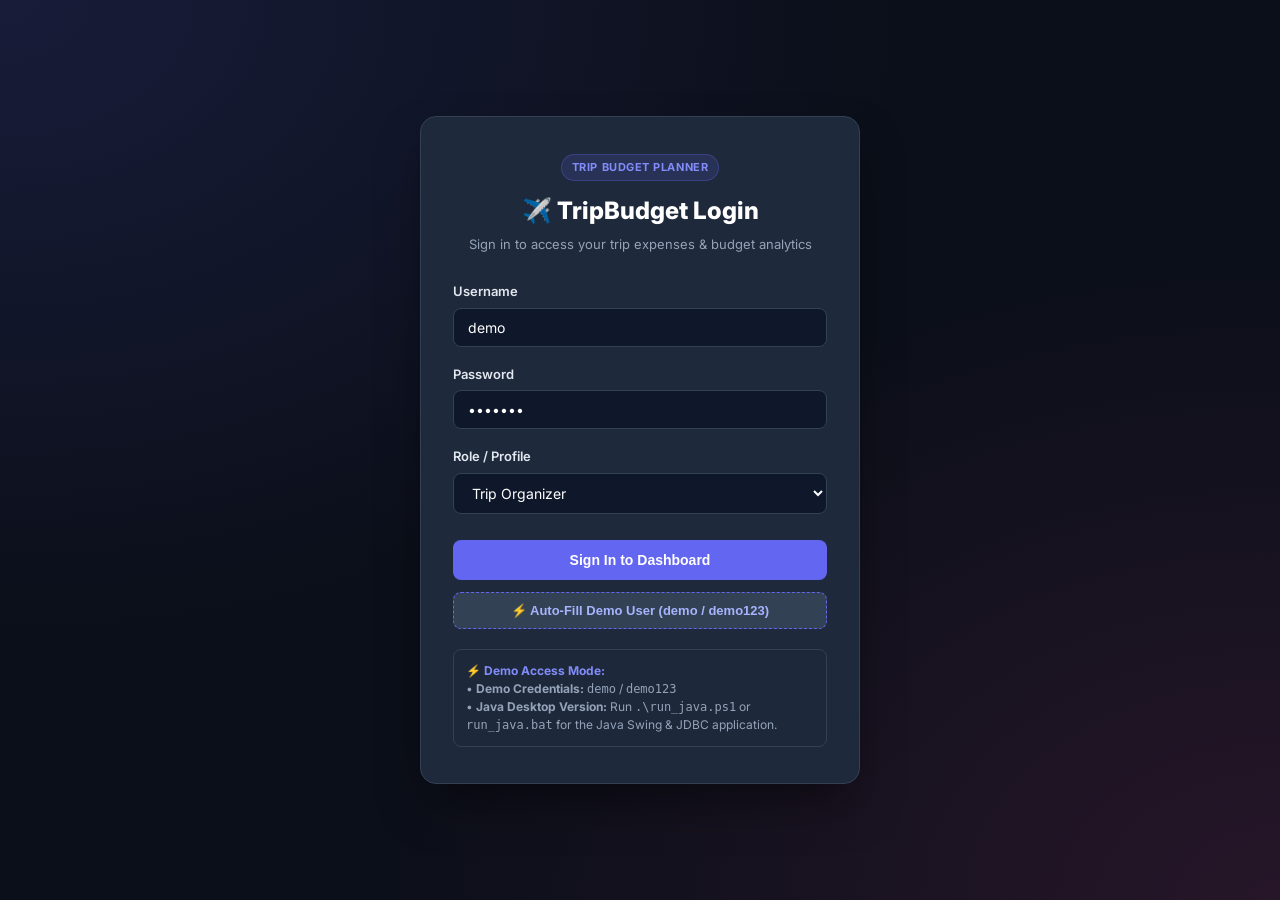
==== commit 8174a46e: "feat: transition to standalone production repository, clean academic references, add MIT license and" ====
--- a/login.html
+++ b/login.html
@@ -176,7 +176,7 @@
 
     <div class="login-card">
         <div class="login-header">
-            <span class="brand-badge-pill">OOP College PBL Evaluation</span>
+            <span class="brand-badge-pill">Trip Budget Planner</span>
             <h1 class="login-title">✈️ TripBudget Login</h1>
             <p class="login-subtitle">Sign in to access your trip expenses & budget analytics</p>
         </div>
@@ -197,8 +197,8 @@
             <div class="form-group">
                 <label for="userRole">Role / Profile</label>
                 <select id="userRole" class="form-control">
-                    <option value="Student / Evaluator">Student / Evaluator</option>
                     <option value="Trip Organizer">Trip Organizer</option>
+                    <option value="Administrator">Administrator</option>
                     <option value="Traveler">Traveler</option>
                 </select>
             </div>
@@ -208,7 +208,7 @@
         </form>
 
         <div class="demo-callout">
-            <strong style="color: #818CF8;">🎓 PBL Evaluation Mode:</strong><br>
+            <strong style="color: #818CF8;">⚡ Demo Access Mode:</strong><br>
             • <strong>Demo Credentials:</strong> <code>demo</code> / <code>demo123</code><br>
             • <strong>Java Desktop Version:</strong> Run <code>.\run_java.ps1</code> or <code>run_java.bat</code> for the Java Swing & JDBC application.
         </div>
